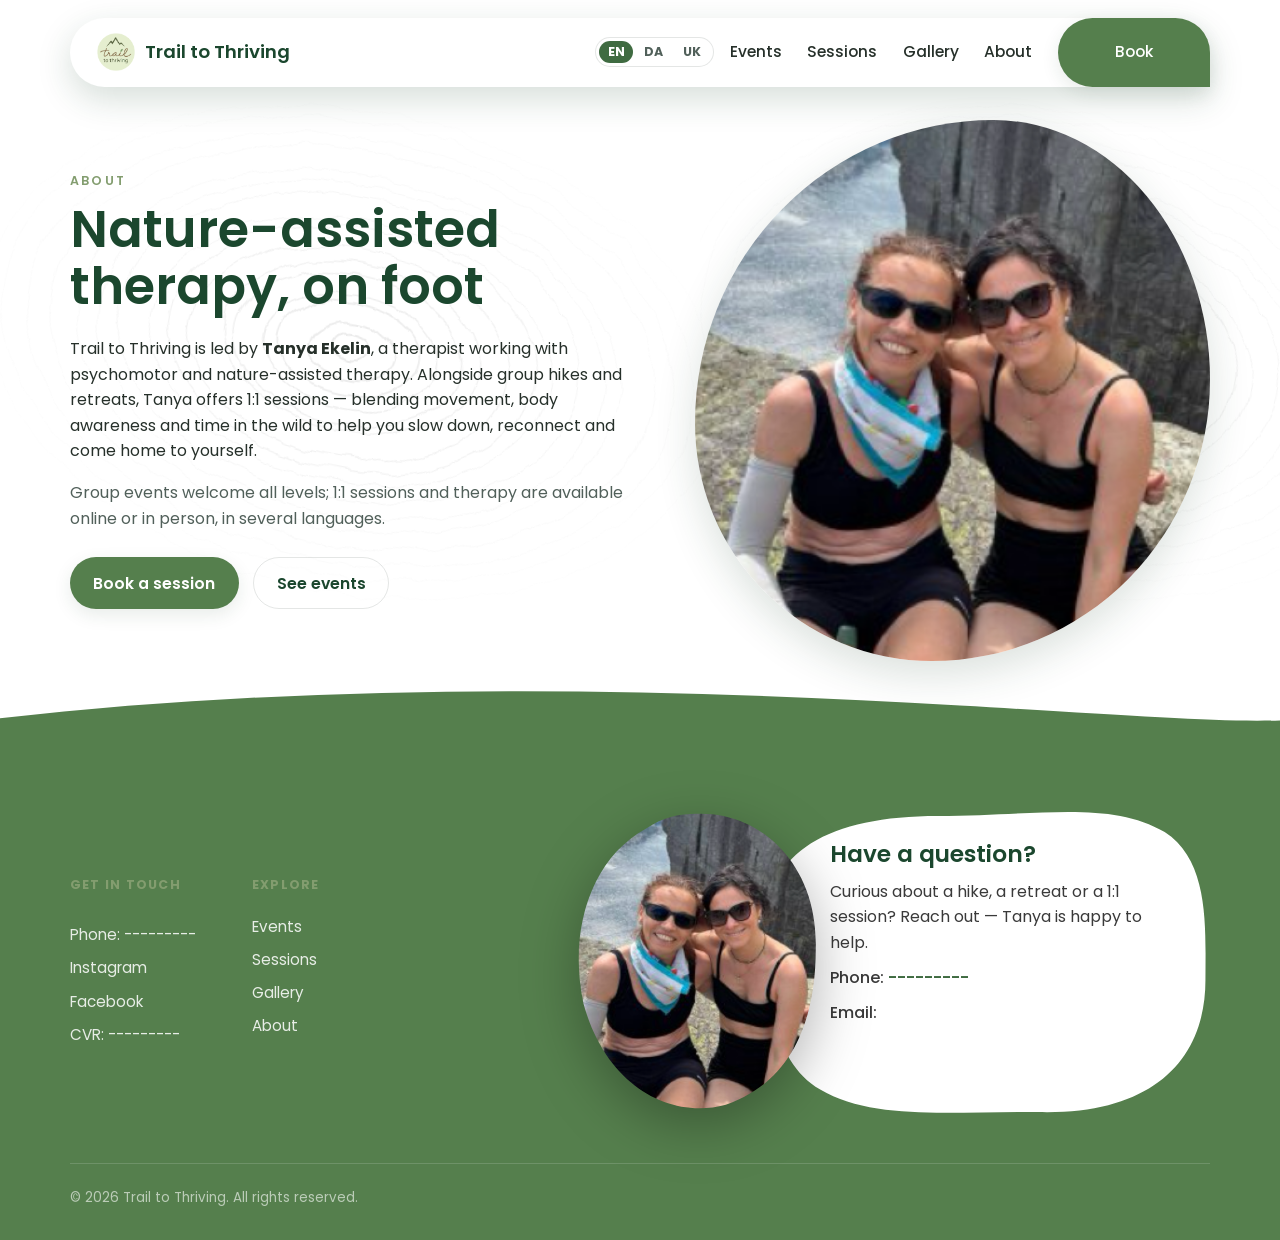
==== web/about.html @ 4027ffad "fix(web): seamless tree ring tile — re-center pith, transparent sections, semi-transparent tint" ====
<!DOCTYPE html>
<html lang="en">
<head>
  <meta charset="UTF-8" />
  <meta name="viewport" content="width=device-width, initial-scale=1.0" />
  <title>About — Trail to Thriving</title>
  <meta name="description" content="About Trail to Thriving — nature-assisted therapy and guided wellbeing hikes with Tanya Ekelin." />
  <link rel="icon" type="image/png" href="assets/images/logo.png" />
  <link rel="preconnect" href="https://fonts.googleapis.com" />
  <link rel="preconnect" href="https://fonts.gstatic.com" crossorigin />
  <link href="https://fonts.googleapis.com/css2?family=Poppins:wght@400;500;600;700&display=swap" rel="stylesheet" />
  <link rel="stylesheet" href="assets/css/styles.css?v=47" />
</head>
<body>
  <header class="site-header">
    <div class="wrap nav">
      <a class="brand" href="index.html">
        <img src="assets/images/logo.png" alt="" onerror="this.onerror=null;this.src='assets/images/logo.svg'" />
        <span data-brand-name>Trail to Thriving</span>
      </a>
      <div class="lang-switch" role="group" aria-label="Language">
        <button type="button" data-lang="en">EN</button>
        <button type="button" data-lang="da">DA</button>
        <button type="button" data-lang="uk">UK</button>
      </div>
      <button class="nav-toggle" id="nav-toggle" aria-label="Menu" aria-expanded="false" aria-controls="nav-menu">
        <span></span><span></span><span></span>
      </button>
      <nav class="nav-menu" id="nav-menu" aria-label="Primary">
        <a href="index.html#events" data-i18n="nav_events">Events</a>
        <a href="index.html#sessions" data-i18n="nav_sessions">Sessions</a>
        <a href="index.html#moments" data-i18n="nav_gallery">Gallery</a>
        <a href="about.html" data-i18n="nav_about">About</a>
        <a class="btn btn--solid" href="index.html#sessions" data-i18n="nav_book">Book</a>
      </nav>
    </div>
  </header>

  <section class="section about-page">
    <div class="wrap about-page__inner">
      <div class="about-page__text">
        <p class="eyebrow" data-i18n="about_eyebrow">About</p>
        <h1 data-i18n="about_heading">Nature-assisted therapy, on foot</h1>
        <p data-i18n-html="about_p1"></p>
        <p class="muted" data-i18n="about_p2"></p>
        <div class="hero__cta" style="margin-top:1.6rem">
          <a class="btn btn--solid" href="index.html#sessions" data-i18n="hero_book_session">Book a session</a>
          <a class="btn btn--ghost" href="index.html#events" data-i18n="see_events">See events</a>
        </div>
      </div>
      <div class="about-page__photo">
        <img src="assets/images/tanya.jpg" alt="Tanya Ekelin" onerror="this.onerror=null;this.src='assets/images/hero-bg.jpg'" />
      </div>
    </div>
  </section>

  <footer class="site-footer"></footer>

  <script src="assets/js/config.js?v=6"></script>
  <script src="assets/js/i18n.js?v=12"></script>
  <script src="assets/js/main.js?v=12"></script>
</body>
</html>
---- web/assets/css/styles.css ----
/* =============================================================================
   Trail to Thriving — styles
   ========================================================================== */
:root {
  --forest: #3f6b41;
  --forest-d: #1b472e;
  --moss: #839d6f;
  --sage: #a9c4a0;
  --sand: #e9e3d3;
  --cream: #f7f6f3;
  --cream-2: #ffffff;
  --ink: #26302a;
  --ink-soft: #51605a;
  --sun: #557f4d;
  --sun-d: #46703f;
  --line: rgba(38, 48, 42, 0.12);
  --shadow: 0 14px 40px rgba(33, 66, 43, 0.16);
  --shadow-sm: 0 6px 18px rgba(33, 66, 43, 0.1);
  --radius: 16px;
  --radius-lg: 24px;
  --wrap: 1140px;
  --font-head: "Poppins", -apple-system, BlinkMacSystemFont, "Segoe UI", Roboto, Helvetica, Arial, sans-serif;
  --font-body: "Poppins", -apple-system, BlinkMacSystemFont, "Segoe UI", Roboto, Helvetica, Arial, sans-serif;
}

* { box-sizing: border-box; }
html { scroll-behavior: smooth; }
body {
  margin: 0;
  font-family: var(--font-body);
  color: var(--ink);
  background: var(--cream);
  line-height: 1.6;
  -webkit-font-smoothing: antialiased;
}
body.no-scroll { overflow: hidden; }
img { max-width: 100%; display: block; }
a { color: var(--forest); text-decoration: none; }
h1, h2, h3 { font-family: var(--font-head); font-weight: 600; line-height: 1.12; color: var(--forest-d); margin: 0 0 0.4em; }
p { margin: 0 0 1em; }

.wrap { width: min(var(--wrap), 100% - 3rem); margin-inline: auto; }
.section { padding: 5.5rem 0; }
#moments { padding-top: calc(5.5rem - 40px); }
.section--tint { background-color: rgba(247, 246, 243, 0.55); }
.section__head { max-width: 640px; margin-bottom: 2.6rem; }
.eyebrow { text-transform: uppercase; letter-spacing: 0.18em; font-size: 0.78rem; font-weight: 600; color: var(--moss); margin: 0 0 0.6rem; }
.section h2 { font-size: clamp(1.9rem, 4vw, 2.7rem); }
.muted { color: var(--ink-soft); }

/* ---- buttons ------------------------------------------------------------- */
.btn {
  display: inline-flex; align-items: center; justify-content: center; gap: 0.5rem;
  font-family: var(--font-body); font-weight: 600; font-size: 0.98rem;
  padding: 0.8rem 1.4rem; border-radius: 999px; border: 1.5px solid transparent;
  cursor: pointer; transition: transform 0.15s ease, box-shadow 0.2s ease, background 0.2s ease, color 0.2s ease;
  text-align: center; white-space: nowrap;
}
.btn:active { transform: translateY(1px); }
.btn--solid { background: var(--sun); color: #fff; box-shadow: var(--shadow-sm); }
.btn--solid:hover { background: var(--sun-d); }
.btn--ghost { background: transparent; color: var(--forest-d); border-color: var(--line); }
.btn--ghost:hover { border-color: var(--forest); background: rgba(47, 93, 58, 0.06); }
.btn--light { background: #fff; color: var(--forest-d); }
.btn--light:hover { background: var(--cream); }
.btn--lg { padding: 0.95rem 1.8rem; font-size: 1.05rem; }

/* ---- header / nav -------------------------------------------------------- */
.site-header {
  position: sticky; top: 0; z-index: 40;
  background: rgba(247, 245, 236, 0.82); backdrop-filter: blur(10px);
  border-bottom: 1px solid var(--line);
}
.nav { display: flex; align-items: center; justify-content: flex-start; gap: 1rem; padding: 0.7rem 0; }
.brand { display: flex; align-items: center; gap: 0.6rem; margin-right: auto; font-family: var(--font-head); font-weight: 600; color: var(--forest-d); font-size: 1.15rem; }
.brand img { width: 38px; height: 38px; }
.nav-menu { display: flex; align-items: center; gap: 1.6rem; }
.nav-menu a { color: var(--ink); font-weight: 500; font-size: 0.97rem; }
.nav-menu a:hover { color: var(--forest); }
.nav-menu .btn { color: #fff; }
.lang-switch { display: inline-flex; gap: 2px; border: 1px solid var(--line); border-radius: 999px; padding: 3px; background: rgba(255, 255, 255, 0.5); }
.lang-switch button { border: 0; background: none; cursor: pointer; font-family: var(--font-body); font-size: 0.78rem; font-weight: 700; color: var(--ink-soft); padding: 0.28rem 0.55rem; border-radius: 999px; line-height: 1; }
.lang-switch button:hover:not(.is-active) { color: var(--forest); }
.lang-switch button.is-active { background: var(--forest); color: #fff; }

/* paid / booked state + confirmation toast */
.btn--booked { background: var(--sage); color: var(--forest-d); cursor: default; pointer-events: none; }
.toast { position: fixed; left: 50%; bottom: 1.5rem; transform: translate(-50%, 1rem); background: var(--forest-d); color: #fff; padding: 0.8rem 1.3rem; border-radius: 999px; box-shadow: var(--shadow); font-weight: 600; opacity: 0; transition: opacity .3s ease, transform .3s ease; z-index: 100; cursor: pointer; max-width: 90vw; text-align: center; }
.toast.is-in { opacity: 1; transform: translate(-50%, 0); }
.nav-toggle { display: none; background: none; border: 0; cursor: pointer; padding: 0.4rem; }
.nav-toggle span { display: block; width: 24px; height: 2px; background: var(--forest-d); margin: 5px 0; border-radius: 2px; }

/* ---- hero ---------------------------------------------------------------- */
.hero { position: relative; overflow: hidden; background-image: linear-gradient(to bottom, rgba(0, 0, 0, 0.58) 0%, rgba(0, 0, 0, 0.30) 42%, rgba(0, 0, 0, 0) 75%), url("../images/hero-bg.jpg"); background-size: cover; background-position: center; color: #fff; aspect-ratio: 1500 / 677; min-height: 460px; display: flex; align-items: flex-start; }
.hero__inner { position: relative; z-index: 2; padding: 3.25rem 0; max-width: 720px; }
.hero h1, .hero__tag, .hero__intro { text-shadow: 0 1px 3px rgba(0, 0, 0, 0.6), 0 2px 22px rgba(0, 0, 0, 0.55); }
.hero h1 { color: #fff; font-size: clamp(2.6rem, 6vw, 4.4rem); letter-spacing: -0.01em; }
.hero__tag { font-size: clamp(1.1rem, 2.4vw, 1.4rem); color: rgba(255, 255, 255, 0.94); font-family: var(--font-head); font-style: italic; }
.hero__intro { font-size: 1.08rem; color: rgba(255, 255, 255, 0.9); max-width: 540px; }
.hero__cta { display: flex; flex-wrap: wrap; gap: 0.9rem; margin-top: 1.8rem; }
.hero__badge { display: inline-flex; align-items: center; gap: 0.5rem; background: rgba(255, 255, 255, 0.16); border: 1px solid rgba(255, 255, 255, 0.3); padding: 0.4rem 0.9rem; border-radius: 999px; font-size: 0.85rem; margin-bottom: 1.4rem; }

/* ---- featured photo strip ------------------------------------------------ */
.featured__top { display: flex; align-items: flex-end; justify-content: space-between; gap: 1rem; flex-wrap: wrap; margin-bottom: 1.8rem; }
.mosaic { display: grid; grid-template-columns: repeat(4, 1fr); grid-auto-rows: 200px; gap: 14px; }
.mosaic .tile:nth-child(1) { grid-column: span 2; grid-row: span 2; }
.mosaic .tile:nth-child(6) { grid-column: span 2; }
.tile { position: relative; padding: 0; border: 0; cursor: pointer; border-radius: var(--radius); overflow: hidden; box-shadow: var(--shadow-sm); background: var(--sage); }
.tile img { width: 100%; height: 100%; object-fit: cover; transition: transform 0.5s ease; }
.tile:hover img { transform: scale(1.05); }
.tile__cap { position: absolute; left: 0; right: 0; bottom: 0; padding: 1.4rem 1rem 0.8rem; color: #fff; font-size: 0.9rem; text-align: left; background: linear-gradient(to top, rgba(0,0,0,0.55), rgba(0,0,0,0)); opacity: 0; transition: opacity 0.2s ease; }
.tile:hover .tile__cap, .tile:focus-visible .tile__cap { opacity: 1; }

/* full gallery grid */
.gallery-grid { display: grid; grid-template-columns: repeat(3, 1fr); grid-auto-rows: 240px; gap: 16px; }

/* gallery folder tiles (album covers) */
.folder-tile { position: relative; display: block; border-radius: var(--radius); overflow: hidden; box-shadow: var(--shadow-sm); background: var(--sage); }
.folder-tile img { width: 100%; height: 100%; object-fit: cover; transition: transform 0.5s ease; }
.folder-tile:hover img { transform: scale(1.05); }
.folder-tile__bar { position: absolute; left: 0; right: 0; bottom: 0; padding: 2rem 1.1rem 1rem; color: #fff; background: linear-gradient(to top, rgba(0,0,0,0.65), rgba(0,0,0,0)); }
.folder-tile__name { display: block; font-family: var(--font-head); font-size: 1.25rem; font-weight: 600; line-height: 1.2; }
.folder-tile__count { display: block; font-size: 0.85rem; opacity: 0.9; margin-top: 0.15rem; }

/* ---- trips --------------------------------------------------------------- */
.trips-grid { display: grid; grid-template-columns: repeat(auto-fill, minmax(290px, 1fr)); gap: 1.6rem; }
.card { background: var(--cream-2); border-radius: var(--radius-lg); overflow: hidden; box-shadow: var(--shadow-sm); border: 1px solid var(--line); display: flex; flex-direction: column; transition: transform 0.2s ease, box-shadow 0.2s ease; }
.card:hover { transform: translateY(-4px); box-shadow: var(--shadow); }
.card__media { position: relative; aspect-ratio: 4 / 3; overflow: hidden; }
.card__media img { width: 100%; height: 100%; object-fit: cover; }
.card__price { position: absolute; top: 12px; left: 12px; background: rgba(255,255,255,0.92); color: var(--forest-d); font-weight: 700; font-size: 0.85rem; padding: 0.35rem 0.7rem; border-radius: 999px; }
.card__body { padding: 1.3rem 1.3rem 1.5rem; display: flex; flex-direction: column; flex: 1; }
.card__title { font-size: 1.3rem; }
.card__meta { display: flex; flex-wrap: wrap; gap: 0.4rem 1rem; font-size: 0.86rem; color: var(--ink-soft); margin: 0 0 0.7rem; }
.card__blurb { font-size: 0.95rem; color: var(--ink-soft); flex: 1; }
.card__actions { display: flex; gap: 0.6rem; margin-top: 1rem; flex-wrap: wrap; }
.card__actions .btn { flex: 1; padding-inline: 0.8rem; }

/* session cards (no photo; lead with title + price) */
.card--session { border-top: 4px solid var(--moss); }
.card--session .card__body { padding-top: 1.5rem; }
.session__head { display: flex; align-items: baseline; justify-content: space-between; gap: 0.8rem; }
.session__price { font-family: var(--font-head); font-weight: 600; color: var(--sun-d); white-space: nowrap; font-size: 1.05rem; }
.sessions-note { margin-top: 1.8rem; font-size: 0.85rem; max-width: 760px; padding-left: 1rem; border-left: 3px solid var(--sage); }

/* card links to the detail page */
.card__title a { color: inherit; text-decoration: none; }
.card__title a:hover { color: var(--forest); }
.card__media a { display: block; width: 100%; height: 100%; }
.card__more { display: inline-block; margin-top: 0.7rem; font-weight: 600; font-size: 0.9rem; color: var(--forest); }
.card__more:hover { color: var(--moss); }

/* ---- event detail page --------------------------------------------------- */
.detail { max-width: 880px; }
.detail__back { display: inline-block; margin-bottom: 1.2rem; font-weight: 600; color: var(--moss); }
.detail__media { margin: 0.4rem 0 2rem; text-align: center; }
.detail__media img { display: block; max-width: 100%; max-height: 85vh; height: auto; margin: 0 auto; border-radius: var(--radius-lg); box-shadow: var(--shadow); }
.detail__title { font-size: clamp(2rem, 5vw, 3rem); margin: 1.6rem 0 0.6rem; }
.detail__meta { font-size: 0.98rem; margin-bottom: 1.4rem; }
.detail__actions { max-width: 440px; margin-bottom: 2rem; }
.detail__desc p { font-size: 1.08rem; color: var(--ink); margin-bottom: 1.1rem; max-width: 70ch; }
.detail__desc h2, .detail__desc h3, .detail__desc h4 { font-family: var(--font-head); color: var(--forest-d); margin: 1.6rem 0 0.6rem; }
.detail__desc h2 { font-size: 1.5rem; }
.detail__desc h3 { font-size: 1.25rem; }
.detail__desc ul, .detail__desc ol { margin: 0 0 1.1rem 1.3rem; color: var(--ink); font-size: 1.05rem; max-width: 70ch; }
.detail__desc li { margin-bottom: 0.4rem; }
.detail__desc a { color: var(--forest); text-decoration: underline; }
.detail__desc blockquote { border-left: 3px solid var(--sage); padding-left: 1rem; margin: 0 0 1.1rem; color: var(--ink-soft); font-style: italic; }
.detail__itinerary { margin-top: 2.6rem; }
.detail__itinerary h2 { font-size: 1.7rem; margin-bottom: 1.4rem; }
.itin { display: grid; grid-template-columns: 130px 1fr; gap: 0.4rem 1.4rem; padding: 1.1rem 0; border-top: 1px solid var(--line); }
.itin:last-child { border-bottom: 1px solid var(--line); }
.itin__day { font-family: var(--font-head); font-weight: 600; color: var(--moss); }
.itin__title { font-size: 1.15rem; margin: 0 0 0.3rem; }
.itin__body p { color: var(--ink-soft); margin: 0; }
.detail__empty { font-family: var(--font-head); font-size: 1.3rem; color: var(--ink-soft); margin-bottom: 1.2rem; }
@media (max-width: 600px) { .itin { grid-template-columns: 1fr; gap: 0.2rem; } }

/* ---- about --------------------------------------------------------------- */
.about { display: grid; grid-template-columns: 1.1fr 0.9fr; gap: 3rem; align-items: center; }
.about__media { border-radius: var(--radius-lg); overflow: hidden; box-shadow: var(--shadow); aspect-ratio: 4 / 5; }
.about__media img { width: 100%; height: 100%; object-fit: cover; }
.chips { display: flex; flex-wrap: wrap; gap: 0.5rem; margin-top: 1.2rem; }
.chip { background: var(--sand); color: var(--forest-d); border-radius: 999px; padding: 0.35rem 0.85rem; font-size: 0.85rem; font-weight: 500; }

/* ---- reviews ------------------------------------------------------------- */
.reviews__score { display: flex; align-items: baseline; gap: 0.8rem; margin-bottom: 2rem; }
.reviews__score strong { font-family: var(--font-head); font-size: 3.2rem; color: var(--forest-d); line-height: 1; }
.quotes { display: grid; grid-template-columns: repeat(3, 1fr); gap: 1.4rem; }
.quote { background: var(--cream-2); border: 1px solid var(--line); border-radius: var(--radius); padding: 1.6rem; box-shadow: var(--shadow-sm); }
.quote p { font-family: var(--font-head); font-style: italic; font-size: 1.05rem; color: var(--ink); }
.quote cite { font-style: normal; font-weight: 600; font-size: 0.85rem; color: var(--moss); }
.stars { color: var(--sun); letter-spacing: 2px; margin-bottom: 0.6rem; }

/* ---- booking band -------------------------------------------------------- */
.cta-band { background: linear-gradient(135deg, var(--forest) 0%, var(--forest-d) 100%); color: #fff; border-radius: var(--radius-lg); padding: 3.2rem; text-align: center; box-shadow: var(--shadow); }
.cta-band h2 { color: #fff; }
.cta-band p { color: rgba(255,255,255,0.88); max-width: 520px; margin-inline: auto; }
.cta-band .btn { margin-top: 1.4rem; }

/* ---- footer -------------------------------------------------------------- */
.site-footer { background: var(--sun); color: rgba(255,255,255,0.9); padding: 3.2rem 0 2rem; }
.footer-grid { display: flex; justify-content: space-between; gap: 2rem; flex-wrap: wrap; }
.footer-brand { display: flex; align-items: center; gap: 0.6rem; font-family: var(--font-head); font-size: 1.2rem; color: #fff; }
.footer-brand img { width: 34px; height: 34px; }
.site-footer a { color: rgba(255,255,255,0.85); }
.site-footer a:hover { color: #fff; }
.socials { display: flex; gap: 1rem; margin-top: 0.8rem; }
.footer-cols { display: flex; gap: 3rem; flex-wrap: wrap; }
.footer-cols h4 { font-family: var(--font-body); text-transform: uppercase; letter-spacing: 0.1em; font-size: 0.75rem; color: var(--sage); margin: 0 0 0.7rem; }
.footer-cols ul { list-style: none; padding: 0; margin: 0; display: grid; gap: 0.4rem; font-size: 0.92rem; }
.footer-bottom { margin-top: 2.4rem; padding-top: 1.4rem; border-top: 1px solid rgba(255,255,255,0.15); font-size: 0.84rem; display: flex; justify-content: space-between; gap: 1rem; flex-wrap: wrap; color: rgba(255,255,255,0.6); }

/* ---- lightbox ------------------------------------------------------------ */
.lightbox { position: fixed; inset: 0; z-index: 80; background: rgba(15, 25, 18, 0.92); display: none; align-items: center; justify-content: center; padding: 4vmin; }
.lightbox.is-open { display: flex; }
.lightbox__img { max-width: 90vw; max-height: 82vh; border-radius: 10px; box-shadow: 0 20px 60px rgba(0,0,0,0.5); object-fit: contain; }
.lightbox__cap { position: absolute; bottom: 2vmin; left: 0; right: 0; text-align: center; color: rgba(255,255,255,0.92); font-size: 0.95rem; }
.lightbox__close { position: absolute; top: 2vmin; right: 3vmin; background: none; border: 0; color: #fff; font-size: 2.6rem; line-height: 1; cursor: pointer; }
.lightbox__nav { background: rgba(255,255,255,0.12); border: 0; color: #fff; font-size: 2.4rem; width: 56px; height: 56px; border-radius: 50%; cursor: pointer; position: absolute; top: 50%; transform: translateY(-50%); transition: background 0.2s; }
.lightbox__nav:hover { background: rgba(255,255,255,0.25); }
.lightbox__nav--prev { left: 3vmin; }
.lightbox__nav--next { right: 3vmin; }

/* ---- modal --------------------------------------------------------------- */
.modal { position: fixed; inset: 0; z-index: 90; background: rgba(15, 25, 18, 0.7); display: none; align-items: center; justify-content: center; padding: 4vmin; }
.modal.is-open { display: flex; }
.modal__panel { position: relative; background: var(--cream-2); border-radius: var(--radius-lg); width: min(640px, 96vw); max-height: 90vh; overflow: hidden; box-shadow: var(--shadow); }
.modal__close { position: absolute; top: 8px; right: 12px; z-index: 2; background: rgba(255,255,255,0.85); border: 0; width: 38px; height: 38px; border-radius: 50%; font-size: 1.8rem; line-height: 1; cursor: pointer; color: var(--forest-d); }
.modal__frame { width: 100%; height: 78vh; border: 0; display: block; }
.modal__body { min-height: 120px; }
.modal__msg { padding: 2.6rem; text-align: center; }
.modal__msg .btn { margin: 0.6rem 0 1.4rem; }
.modal__hint { font-size: 0.82rem; color: var(--ink-soft); }
.modal__hint code { background: var(--sand); padding: 0.1rem 0.35rem; border-radius: 5px; }

/* ---- reveal animation ---------------------------------------------------- */
.reveal { opacity: 0; transform: translateY(18px); transition: opacity 0.6s ease, transform 0.6s ease; }
.reveal.is-in { opacity: 1; transform: none; }
@media (prefers-reduced-motion: reduce) {
  .reveal { opacity: 1; transform: none; transition: none; }
  html { scroll-behavior: auto; }
}

/* ---- responsive ---------------------------------------------------------- */
@media (max-width: 900px) {
  .about { grid-template-columns: 1fr; }
  .quotes { grid-template-columns: 1fr; }
  .gallery-grid { grid-template-columns: repeat(2, 1fr); }
}
@media (max-width: 760px) {
  .section { padding: 4rem 0; }
  .nav-toggle { display: block; }
  .nav-menu {
    position: absolute; top: 100%; left: 0; right: 0;
    flex-direction: column; align-items: stretch; gap: 0;
    background: var(--cream-2); border-bottom: 1px solid var(--line);
    padding: 0.6rem 1.5rem 1.2rem; box-shadow: var(--shadow-sm);
    display: none;
  }
  .nav-menu.is-open { display: flex; }
  .nav-menu a { padding: 0.7rem 0; border-bottom: 1px solid var(--line); }
  .nav-menu .btn { margin-top: 0.6rem; }
  .mosaic { grid-template-columns: repeat(2, 1fr); grid-auto-rows: 150px; }
  .mosaic .tile:nth-child(1) { grid-column: span 2; grid-row: span 1; }
  .mosaic .tile:nth-child(6) { grid-column: span 1; }
  .cta-band { padding: 2.2rem 1.4rem; }
  /* hero: show full image as a top banner, text stacked below (no zoom) */
  .hero { aspect-ratio: auto; min-height: 0; display: block; background-image: url("../images/hero-bg.jpg"); background-color: var(--forest-d); background-size: 100% auto; background-position: top center; background-repeat: no-repeat; padding-top: calc(100vw * 677 / 1500); }
  .hero__inner { padding: 1.6rem 0 6.5rem; }
}
@media (max-width: 480px) {
  .gallery-grid { grid-template-columns: 1fr; }
  .card__actions { flex-direction: column; }
}

/* =====================================================================
   vinatur-style chrome — floating pill nav + organic wave dividers
   ===================================================================== */
/* transparent header; the .nav becomes a white floating pill over the hero */
.site-header {
  position: absolute; top: 0; left: 0; right: 0; z-index: 50;
  background: transparent; backdrop-filter: none; border-bottom: 0;
  padding: 1.1rem 0 0;
}
.site-header .nav {
  position: relative;
  background: #fff;
  border-radius: 999px 999px 0 999px;
  box-shadow: 0 12px 34px rgba(27, 71, 46, 0.18);
  padding: 0.97rem 0 0.97rem 1.7rem;
}
.site-header .nav-menu { align-self: stretch; }
/* the Book button is the dark-green end-cap of the menu bar:
   rounded top-right like the bar, square bottom-right */
.nav-menu .btn--solid { background: var(--sun); color: #fff; align-self: stretch; margin: -0.97rem 0; padding-block: 0; padding-inline: 3.5rem; border-radius: 999px 999px 0 999px; }
.nav-menu .btn--solid:hover { background: var(--sun-d); color: #fff; }

/* clear the floating pill */
@media (min-width: 761px) {
  .hero .hero__inner { padding-top: 7rem; }
}
.site-header + .section { padding-top: 7.5rem; }

/* organic wave divider: hero photo -> cream */
.hero::after {
  content: ""; position: absolute; left: 0; right: 0; bottom: 0; height: 84px; z-index: 3;
  pointer-events: none;
  background: url("data:image/svg+xml,%3Csvg xmlns='http://www.w3.org/2000/svg' viewBox='0 0 1440 92' preserveAspectRatio='none'%3E%3Cpath d='M0,60 C160,86 320,26 480,48 C640,68 800,16 960,34 C1120,52 1280,6 1440,14 L1440,92 L0,92 Z' fill='%23f7f6f3'/%3E%3C/svg%3E") no-repeat bottom center / 100% 100%;
}

/* organic wave divider: cream -> deep-green footer */
.site-footer { position: relative; }
.site-footer::before {
  content: ""; position: absolute; left: 0; right: 0; top: -73px; height: 74px; z-index: 2;
  pointer-events: none;
  background: url("data:image/svg+xml,%3Csvg xmlns='http://www.w3.org/2000/svg' viewBox='0 0 1440 70' preserveAspectRatio='none'%3E%3Cpath d='M0,40 C360,6 720,10 1080,28 C1270,37 1370,44 1440,42 L1440,70 L0,70 Z' fill='%23557f4d'/%3E%3C/svg%3E") no-repeat top center / 100% 100%;
}

/* footer columns: vinatur-ish sage headings + hovers */
.footer-cols h4 { color: var(--moss); }
.site-footer a:hover { color: var(--moss); }

/* ---- footer contact blob (vinatur "Har du spørgsmål?") ---- */
.footer-contact { display: flex; align-items: center; justify-content: center; margin: 0.5rem 0 3.4rem; }
.footer-contact__photo { flex: 0 0 auto; position: relative; z-index: 2; }
.footer-contact__photo img { display: block; width: 300px; height: 350px; object-fit: cover; border-radius: 63% 37% 56% 44% / 58% 53% 47% 42%; box-shadow: 0 18px 40px rgba(0, 0, 0, 0.25); }
.footer-contact__bubble { background: #fff; color: #2a2a2a; border-radius: 47% 53% 62% 38% / 60% 49% 51% 40%; padding: 3rem 4.5rem 3rem 5.5rem; margin-left: -70px; max-width: 600px; }
.footer-contact__bubble h3 { color: var(--forest-d); font-family: var(--font-head); font-size: 1.7rem; margin: 0 0 0.7rem; }
.footer-contact__bubble p { color: #3a3a3a; margin: 0 0 0.6rem; }
.footer-contact__line { font-weight: 500; }
.footer-contact__bubble a[data-brand-email] { color: var(--forest); font-weight: 600; }
.footer-contact__bubble .btn { margin-top: 1.1rem; }

/* ---- about page (vinatur "Hvem er ViNatur?") ---- */
.about-page__inner { display: grid; grid-template-columns: 1.05fr 0.95fr; gap: 3.5rem; align-items: center; }
.about-page__text h1 { font-size: clamp(2.1rem, 4.2vw, 3.2rem); }
.about-page__photo img { width: 100%; aspect-ratio: 1 / 1.05; object-fit: cover; border-radius: 58% 42% 54% 46% / 56% 48% 52% 44%; box-shadow: var(--shadow); }
@media (max-width: 900px) {
  .about-page__inner { grid-template-columns: 1fr; gap: 2.2rem; }
  .about-page__photo { order: -1; max-width: 460px; margin-inline: auto; }
}
@media (max-width: 760px) {
  .footer-contact { flex-direction: column; margin-bottom: 2.4rem; }
  .footer-contact__bubble { margin-left: 0; margin-top: -50px; padding: 3rem 2rem 2rem; text-align: center; }
  .footer-contact__photo img { width: 220px; height: 250px; }
}

/* footer: vinatur layout — Kontakt + Links columns (left), contact blob (right) */
.footer-inner { display: grid; grid-template-columns: 1fr 1.15fr; column-gap: 3rem; align-items: center; }
.footer-cols { display: flex; gap: 3.5rem; flex-wrap: wrap; }
.footer-col { display: flex; flex-direction: column; gap: 0.55rem; }
.footer-col h4 { font-family: var(--font-body); text-transform: uppercase; letter-spacing: 0.1em; font-size: 0.78rem; color: var(--moss); margin: 0 0 0.7rem; }
.footer-col a, .footer-col .footer-line { color: rgba(255, 255, 255, 0.86); font-size: 0.95rem; }
.footer-col a:hover { color: var(--moss); }
.footer-contact { margin: 0; justify-content: flex-start; }
.footer-contact__photo img { width: 235px; height: 285px; }
.footer-contact__bubble { max-width: 430px; padding: 2.3rem 2.6rem 2.3rem 3.8rem; margin-left: -55px; }
.footer-contact__bubble h3 { font-size: 1.45rem; }
.footer-bottom { margin-top: 2.6rem; }
@media (max-width: 900px) {
  .footer-inner { grid-template-columns: 1fr; row-gap: 2.6rem; justify-items: center; text-align: center; }
  .footer-cols { justify-content: center; }
  .footer-contact { justify-content: center; }
}

/* organic clip-path frames for the footer photo + bubble (vinatur look) */
.footer-inner { grid-template-columns: 0.85fr 1.2fr; }
.footer-contact__photo { filter: drop-shadow(0 16px 28px rgba(0, 0, 0, 0.30)); }
.footer-contact__photo img { width: 250px; height: 300px; border-radius: 0; box-shadow: none; -webkit-clip-path: url(#fcPhoto); clip-path: url(#fcPhoto); }
.footer-contact__bubble { max-width: 460px; border-radius: 0; padding: 2.6rem 3rem 2.8rem 4.6rem; margin-left: -64px; -webkit-clip-path: url(#fcBubble); clip-path: url(#fcBubble); }
.footer-contact__bubble .fc-val { color: var(--forest); font-weight: 600; }
.footer-contact__more { display: inline-block; margin-top: 1rem; color: var(--forest); font-weight: 600; }
.footer-contact__more:hover { color: var(--forest-d); }
@media (max-width: 900px) { .footer-inner { grid-template-columns: 1fr; } }
@media (max-width: 760px) {
  .footer-contact__photo img { width: 210px; height: 250px; }
  .footer-contact__bubble { margin-left: -40px; padding: 2.4rem 1.8rem 2.4rem 2.8rem; max-width: 90vw; }
}

/* mobile: reset the Book end-cap back to a normal pill inside the dropdown */
@media (max-width: 760px) {
  .site-header .nav { padding-right: 1.2rem; }
  .site-header .nav-menu { align-self: auto; }
  .nav-menu .btn--solid { align-self: auto; margin: 0.6rem 0 0; padding-block: 0.8rem; border-radius: 999px; }
}

/* ---- inter-section wave dividers ----------------------------------------- */
.section { position: relative; }

#events::before, #sessions::before, #about::before, #reviews::before {
  content: ""; position: absolute; left: 0; right: 0; top: -1px; height: 80px; pointer-events: none;
}

/* cream (#f7f6f3) wave — events/about follow cream sections */
#events::before, #about::before {
  background: url("data:image/svg+xml,%3Csvg xmlns='http://www.w3.org/2000/svg' viewBox='0 0 1440 80' preserveAspectRatio='none'%3E%3Cpath d='M0,44 C240,68 480,20 720,42 C960,64 1200,22 1440,44 L1440,0 L0,0 Z' fill='%23f7f6f3'/%3E%3C/svg%3E") no-repeat top center / 100% 100%;
}

/* white (#ffffff) wave — sessions/reviews follow white sections */
#sessions::before, #reviews::before {
  background: url("data:image/svg+xml,%3Csvg xmlns='http://www.w3.org/2000/svg' viewBox='0 0 1440 80' preserveAspectRatio='none'%3E%3Cpath d='M0,44 C240,68 480,20 720,42 C960,64 1200,22 1440,44 L1440,0 L0,0 Z' fill='%23ffffff'/%3E%3C/svg%3E") no-repeat top center / 100% 100%;
}

/* ---- tree ring cross-section texture (background, below all waves) ------- */
/* CSS backgrounds are always painted behind positioned ::before elements,
   so the waves always render on top of this pattern. */
body {
  background-color: #fff;
  background-image: url("data:image/svg+xml,%3Csvg xmlns='http://www.w3.org/2000/svg' width='700' height='700'%3E%3Cdefs%3E%3Cfilter id='w' x='-30%25' y='-30%25' width='160%25' height='160%25'%3E%3CfeTurbulence type='fractalNoise' baseFrequency='0.028 0.014' numOctaves='5' seed='42' result='n'/%3E%3CfeDisplacementMap in='SourceGraphic' in2='n' scale='13' xChannelSelector='R' yChannelSelector='G'/%3E%3C/filter%3E%3C/defs%3E%3Cg transform='rotate%2812 350 350%29' filter='url%28%23w%29'%3E%3Cellipse cx='350' cy='347' rx='20' ry='13' fill='none' stroke='%232c1a0a' stroke-opacity='0.08' stroke-width='2.2'/%3E%3Cellipse cx='352' cy='351' rx='44' ry='28' fill='none' stroke='%232c1a0a' stroke-opacity='0.075' stroke-width='2'/%3E%3Cellipse cx='349' cy='349' rx='72' ry='46' fill='none' stroke='%232c1a0a' stroke-opacity='0.07' stroke-width='1.8'/%3E%3Cellipse cx='351' cy='352' rx='88' ry='57' fill='none' stroke='%232c1a0a' stroke-opacity='0.065' stroke-width='1.5'/%3E%3Cellipse cx='348' cy='350' rx='116' ry='75' fill='none' stroke='%232c1a0a' stroke-opacity='0.06' stroke-width='1.5'/%3E%3Cellipse cx='352' cy='347' rx='130' ry='84' fill='none' stroke='%232c1a0a' stroke-opacity='0.055' stroke-width='1.3'/%3E%3Cellipse cx='349' cy='353' rx='162' ry='104' fill='none' stroke='%232c1a0a' stroke-opacity='0.055' stroke-width='1.2'/%3E%3Cellipse cx='351' cy='349' rx='186' ry='120' fill='none' stroke='%232c1a0a' stroke-opacity='0.05' stroke-width='1.2'/%3E%3Cellipse cx='350' cy='351' rx='202' ry='130' fill='none' stroke='%232c1a0a' stroke-opacity='0.045' stroke-width='1.0'/%3E%3Cellipse cx='348' cy='348' rx='234' ry='151' fill='none' stroke='%232c1a0a' stroke-opacity='0.04' stroke-width='1.0'/%3E%3Cellipse cx='352' cy='350' rx='256' ry='165' fill='none' stroke='%232c1a0a' stroke-opacity='0.04' stroke-width='0.9'/%3E%3Cellipse cx='349' cy='352' rx='274' ry='177' fill='none' stroke='%232c1a0a' stroke-opacity='0.035' stroke-width='0.8'/%3E%3Cellipse cx='351' cy='348' rx='306' ry='197' fill='none' stroke='%232c1a0a' stroke-opacity='0.03' stroke-width='0.8'/%3E%3Cellipse cx='350' cy='350' rx='328' ry='211' fill='none' stroke='%232c1a0a' stroke-opacity='0.03' stroke-width='0.7'/%3E%3Cellipse cx='348' cy='349' rx='350' ry='226' fill='none' stroke='%232c1a0a' stroke-opacity='0.028' stroke-width='0.7'/%3E%3Cellipse cx='352' cy='352' rx='372' ry='240' fill='none' stroke='%232c1a0a' stroke-opacity='0.025' stroke-width='0.6'/%3E%3C/g%3E%3C/svg%3E");
  background-size: 700px;
  background-repeat: repeat;
}

/* ---- hero: right-align content flush with the nav's right edge ----------- */
.hero .hero__inner { max-width: none; text-align: right; }
.hero .hero__intro { margin-left: auto; }
.hero .hero__cta { justify-content: flex-end; }
@media (max-width: 760px) {
  .hero .hero__inner { text-align: left; }
  .hero .hero__intro { margin-left: 0; }
  .hero .hero__cta { justify-content: flex-start; }
}
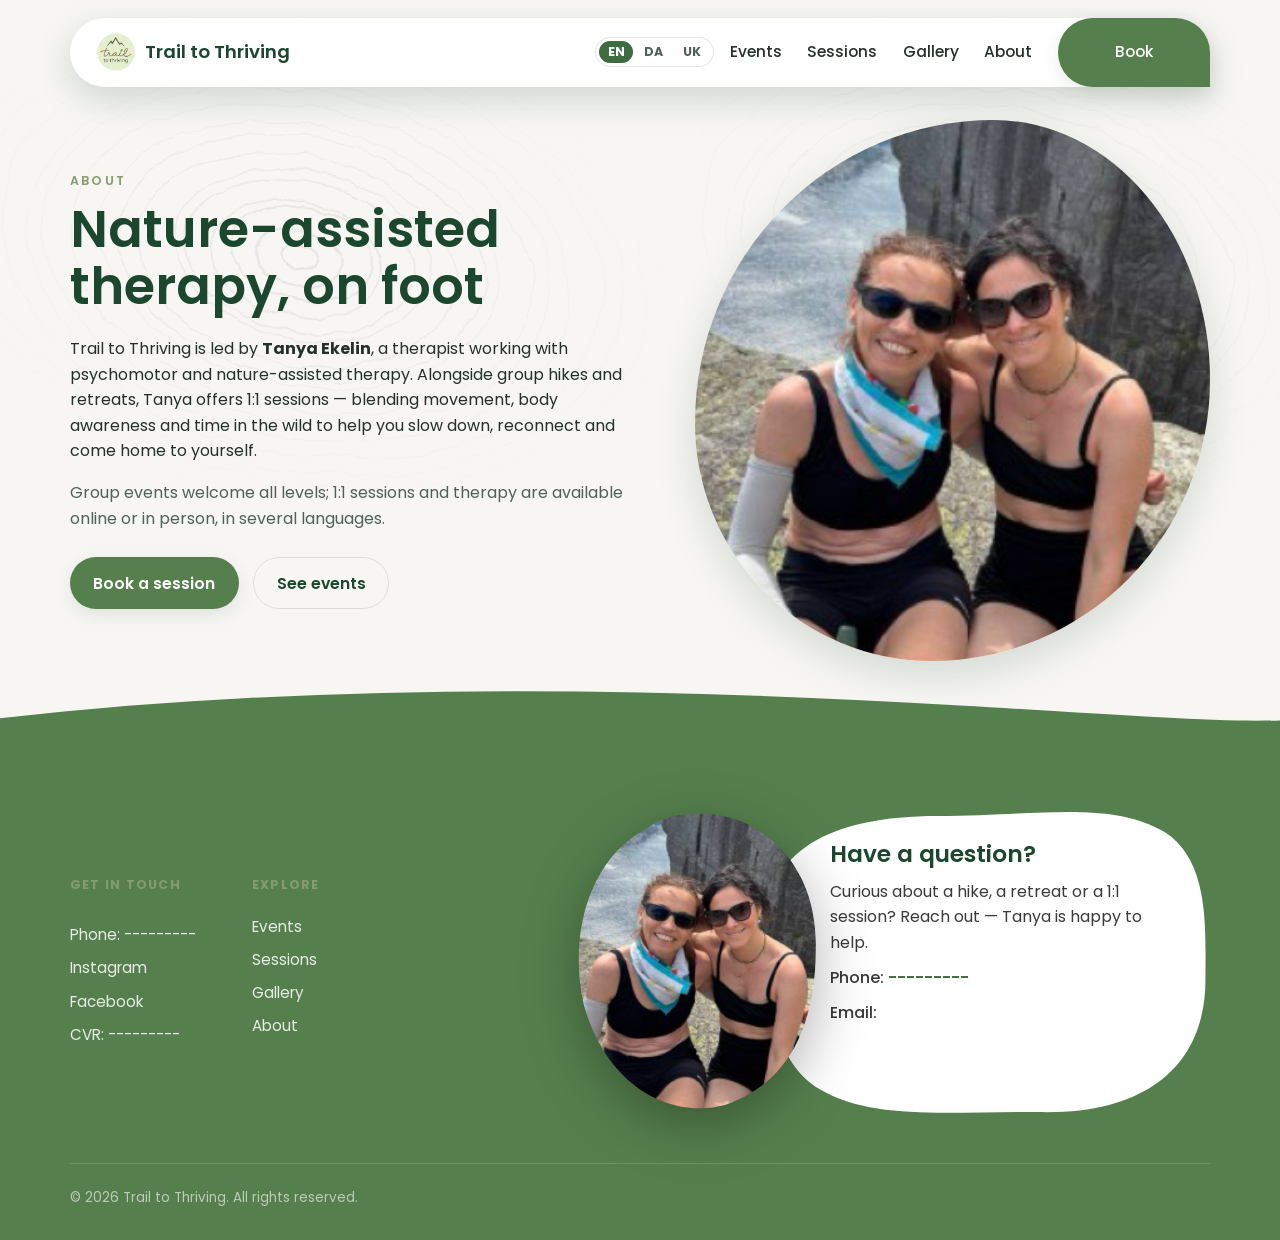
==== commit 24156dd8: "Revert "fix(web): seamless tree ring tile — re-center pith, transparent sections, semi-transparent t" ====
--- a/web/about.html
+++ b/web/about.html
@@ -9,7 +9,7 @@
   <link rel="preconnect" href="https://fonts.googleapis.com" />
   <link rel="preconnect" href="https://fonts.gstatic.com" crossorigin />
   <link href="https://fonts.googleapis.com/css2?family=Poppins:wght@400;500;600;700&display=swap" rel="stylesheet" />
-  <link rel="stylesheet" href="assets/css/styles.css?v=47" />
+  <link rel="stylesheet" href="assets/css/styles.css?v=46" />
 </head>
 <body>
   <header class="site-header">
--- a/web/assets/css/styles.css
+++ b/web/assets/css/styles.css
@@ -42,7 +42,7 @@
 .wrap { width: min(var(--wrap), 100% - 3rem); margin-inline: auto; }
 .section { padding: 5.5rem 0; }
 #moments { padding-top: calc(5.5rem - 40px); }
-.section--tint { background-color: rgba(247, 246, 243, 0.55); }
+.section--tint { background: var(--cream-2); }
 .section__head { max-width: 640px; margin-bottom: 2.6rem; }
 .eyebrow { text-transform: uppercase; letter-spacing: 0.18em; font-size: 0.78rem; font-weight: 600; color: var(--moss); margin: 0 0 0.6rem; }
 .section h2 { font-size: clamp(1.9rem, 4vw, 2.7rem); }
@@ -406,8 +406,13 @@
 /* CSS backgrounds are always painted behind positioned ::before elements,
    so the waves always render on top of this pattern. */
 body {
-  background-color: #fff;
-  background-image: url("data:image/svg+xml,%3Csvg xmlns='http://www.w3.org/2000/svg' width='700' height='700'%3E%3Cdefs%3E%3Cfilter id='w' x='-30%25' y='-30%25' width='160%25' height='160%25'%3E%3CfeTurbulence type='fractalNoise' baseFrequency='0.028 0.014' numOctaves='5' seed='42' result='n'/%3E%3CfeDisplacementMap in='SourceGraphic' in2='n' scale='13' xChannelSelector='R' yChannelSelector='G'/%3E%3C/filter%3E%3C/defs%3E%3Cg transform='rotate%2812 350 350%29' filter='url%28%23w%29'%3E%3Cellipse cx='350' cy='347' rx='20' ry='13' fill='none' stroke='%232c1a0a' stroke-opacity='0.08' stroke-width='2.2'/%3E%3Cellipse cx='352' cy='351' rx='44' ry='28' fill='none' stroke='%232c1a0a' stroke-opacity='0.075' stroke-width='2'/%3E%3Cellipse cx='349' cy='349' rx='72' ry='46' fill='none' stroke='%232c1a0a' stroke-opacity='0.07' stroke-width='1.8'/%3E%3Cellipse cx='351' cy='352' rx='88' ry='57' fill='none' stroke='%232c1a0a' stroke-opacity='0.065' stroke-width='1.5'/%3E%3Cellipse cx='348' cy='350' rx='116' ry='75' fill='none' stroke='%232c1a0a' stroke-opacity='0.06' stroke-width='1.5'/%3E%3Cellipse cx='352' cy='347' rx='130' ry='84' fill='none' stroke='%232c1a0a' stroke-opacity='0.055' stroke-width='1.3'/%3E%3Cellipse cx='349' cy='353' rx='162' ry='104' fill='none' stroke='%232c1a0a' stroke-opacity='0.055' stroke-width='1.2'/%3E%3Cellipse cx='351' cy='349' rx='186' ry='120' fill='none' stroke='%232c1a0a' stroke-opacity='0.05' stroke-width='1.2'/%3E%3Cellipse cx='350' cy='351' rx='202' ry='130' fill='none' stroke='%232c1a0a' stroke-opacity='0.045' stroke-width='1.0'/%3E%3Cellipse cx='348' cy='348' rx='234' ry='151' fill='none' stroke='%232c1a0a' stroke-opacity='0.04' stroke-width='1.0'/%3E%3Cellipse cx='352' cy='350' rx='256' ry='165' fill='none' stroke='%232c1a0a' stroke-opacity='0.04' stroke-width='0.9'/%3E%3Cellipse cx='349' cy='352' rx='274' ry='177' fill='none' stroke='%232c1a0a' stroke-opacity='0.035' stroke-width='0.8'/%3E%3Cellipse cx='351' cy='348' rx='306' ry='197' fill='none' stroke='%232c1a0a' stroke-opacity='0.03' stroke-width='0.8'/%3E%3Cellipse cx='350' cy='350' rx='328' ry='211' fill='none' stroke='%232c1a0a' stroke-opacity='0.03' stroke-width='0.7'/%3E%3Cellipse cx='348' cy='349' rx='350' ry='226' fill='none' stroke='%232c1a0a' stroke-opacity='0.028' stroke-width='0.7'/%3E%3Cellipse cx='352' cy='352' rx='372' ry='240' fill='none' stroke='%232c1a0a' stroke-opacity='0.025' stroke-width='0.6'/%3E%3C/g%3E%3C/svg%3E");
+  background-image: url("data:image/svg+xml,%3Csvg xmlns='http://www.w3.org/2000/svg' width='700' height='700'%3E%3Cdefs%3E%3Cfilter id='w' x='-30%25' y='-30%25' width='160%25' height='160%25'%3E%3CfeTurbulence type='fractalNoise' baseFrequency='0.028 0.014' numOctaves='5' seed='42' result='n'/%3E%3CfeDisplacementMap in='SourceGraphic' in2='n' scale='13' xChannelSelector='R' yChannelSelector='G'/%3E%3C/filter%3E%3C/defs%3E%3Cg transform='rotate%2812 350 350%29' filter='url%28%23w%29'%3E%3Cellipse cx='282' cy='268' rx='20' ry='13' fill='none' stroke='%232c1a0a' stroke-opacity='0.08' stroke-width='2.2'/%3E%3Cellipse cx='280' cy='271' rx='44' ry='28' fill='none' stroke='%232c1a0a' stroke-opacity='0.075' stroke-width='2'/%3E%3Cellipse cx='283' cy='266' rx='72' ry='46' fill='none' stroke='%232c1a0a' stroke-opacity='0.07' stroke-width='1.8'/%3E%3Cellipse cx='278' cy='272' rx='88' ry='57' fill='none' stroke='%232c1a0a' stroke-opacity='0.065' stroke-width='1.5'/%3E%3Cellipse cx='281' cy='269' rx='116' ry='75' fill='none' stroke='%232c1a0a' stroke-opacity='0.06' stroke-width='1.5'/%3E%3Cellipse cx='284' cy='267' rx='130' ry='84' fill='none' stroke='%232c1a0a' stroke-opacity='0.055' stroke-width='1.3'/%3E%3Cellipse cx='279' cy='273' rx='162' ry='104' fill='none' stroke='%232c1a0a' stroke-opacity='0.055' stroke-width='1.2'/%3E%3Cellipse cx='282' cy='270' rx='186' ry='120' fill='none' stroke='%232c1a0a' stroke-opacity='0.05' stroke-width='1.2'/%3E%3Cellipse cx='280' cy='268' rx='202' ry='130' fill='none' stroke='%232c1a0a' stroke-opacity='0.045' stroke-width='1'/%3E%3Cellipse cx='283' cy='271' rx='234' ry='151' fill='none' stroke='%232c1a0a' stroke-opacity='0.04' stroke-width='1'/%3E%3Cellipse cx='278' cy='269' rx='256' ry='165' fill='none' stroke='%232c1a0a' stroke-opacity='0.04' stroke-width='0.9'/%3E%3Cellipse cx='281' cy='272' rx='274' ry='177' fill='none' stroke='%232c1a0a' stroke-opacity='0.035' stroke-width='0.8'/%3E%3Cellipse cx='284' cy='267' rx='306' ry='197' fill='none' stroke='%232c1a0a' stroke-opacity='0.03' stroke-width='0.8'/%3E%3Cellipse cx='280' cy='270' rx='328' ry='211' fill='none' stroke='%232c1a0a' stroke-opacity='0.03' stroke-width='0.7'/%3E%3Cellipse cx='282' cy='268' rx='350' ry='226' fill='none' stroke='%232c1a0a' stroke-opacity='0.028' stroke-width='0.7'/%3E%3Cellipse cx='279' cy='273' rx='372' ry='240' fill='none' stroke='%232c1a0a' stroke-opacity='0.025' stroke-width='0.6'/%3E%3C/g%3E%3C/svg%3E");
+  background-size: 700px;
+  background-repeat: repeat;
+}
+.section--tint {
+  background-color: var(--cream-2);
+  background-image: url("data:image/svg+xml,%3Csvg xmlns='http://www.w3.org/2000/svg' width='700' height='700'%3E%3Cdefs%3E%3Cfilter id='w' x='-30%25' y='-30%25' width='160%25' height='160%25'%3E%3CfeTurbulence type='fractalNoise' baseFrequency='0.028 0.014' numOctaves='5' seed='42' result='n'/%3E%3CfeDisplacementMap in='SourceGraphic' in2='n' scale='13' xChannelSelector='R' yChannelSelector='G'/%3E%3C/filter%3E%3C/defs%3E%3Cg transform='rotate%2812 350 350%29' filter='url%28%23w%29'%3E%3Cellipse cx='282' cy='268' rx='20' ry='13' fill='none' stroke='%232c1a0a' stroke-opacity='0.08' stroke-width='2.2'/%3E%3Cellipse cx='280' cy='271' rx='44' ry='28' fill='none' stroke='%232c1a0a' stroke-opacity='0.075' stroke-width='2'/%3E%3Cellipse cx='283' cy='266' rx='72' ry='46' fill='none' stroke='%232c1a0a' stroke-opacity='0.07' stroke-width='1.8'/%3E%3Cellipse cx='278' cy='272' rx='88' ry='57' fill='none' stroke='%232c1a0a' stroke-opacity='0.065' stroke-width='1.5'/%3E%3Cellipse cx='281' cy='269' rx='116' ry='75' fill='none' stroke='%232c1a0a' stroke-opacity='0.06' stroke-width='1.5'/%3E%3Cellipse cx='284' cy='267' rx='130' ry='84' fill='none' stroke='%232c1a0a' stroke-opacity='0.055' stroke-width='1.3'/%3E%3Cellipse cx='279' cy='273' rx='162' ry='104' fill='none' stroke='%232c1a0a' stroke-opacity='0.055' stroke-width='1.2'/%3E%3Cellipse cx='282' cy='270' rx='186' ry='120' fill='none' stroke='%232c1a0a' stroke-opacity='0.05' stroke-width='1.2'/%3E%3Cellipse cx='280' cy='268' rx='202' ry='130' fill='none' stroke='%232c1a0a' stroke-opacity='0.045' stroke-width='1'/%3E%3Cellipse cx='283' cy='271' rx='234' ry='151' fill='none' stroke='%232c1a0a' stroke-opacity='0.04' stroke-width='1'/%3E%3Cellipse cx='278' cy='269' rx='256' ry='165' fill='none' stroke='%232c1a0a' stroke-opacity='0.04' stroke-width='0.9'/%3E%3Cellipse cx='281' cy='272' rx='274' ry='177' fill='none' stroke='%232c1a0a' stroke-opacity='0.035' stroke-width='0.8'/%3E%3Cellipse cx='284' cy='267' rx='306' ry='197' fill='none' stroke='%232c1a0a' stroke-opacity='0.03' stroke-width='0.8'/%3E%3Cellipse cx='280' cy='270' rx='328' ry='211' fill='none' stroke='%232c1a0a' stroke-opacity='0.03' stroke-width='0.7'/%3E%3Cellipse cx='282' cy='268' rx='350' ry='226' fill='none' stroke='%232c1a0a' stroke-opacity='0.028' stroke-width='0.7'/%3E%3Cellipse cx='279' cy='273' rx='372' ry='240' fill='none' stroke='%232c1a0a' stroke-opacity='0.025' stroke-width='0.6'/%3E%3C/g%3E%3C/svg%3E");
   background-size: 700px;
   background-repeat: repeat;
 }
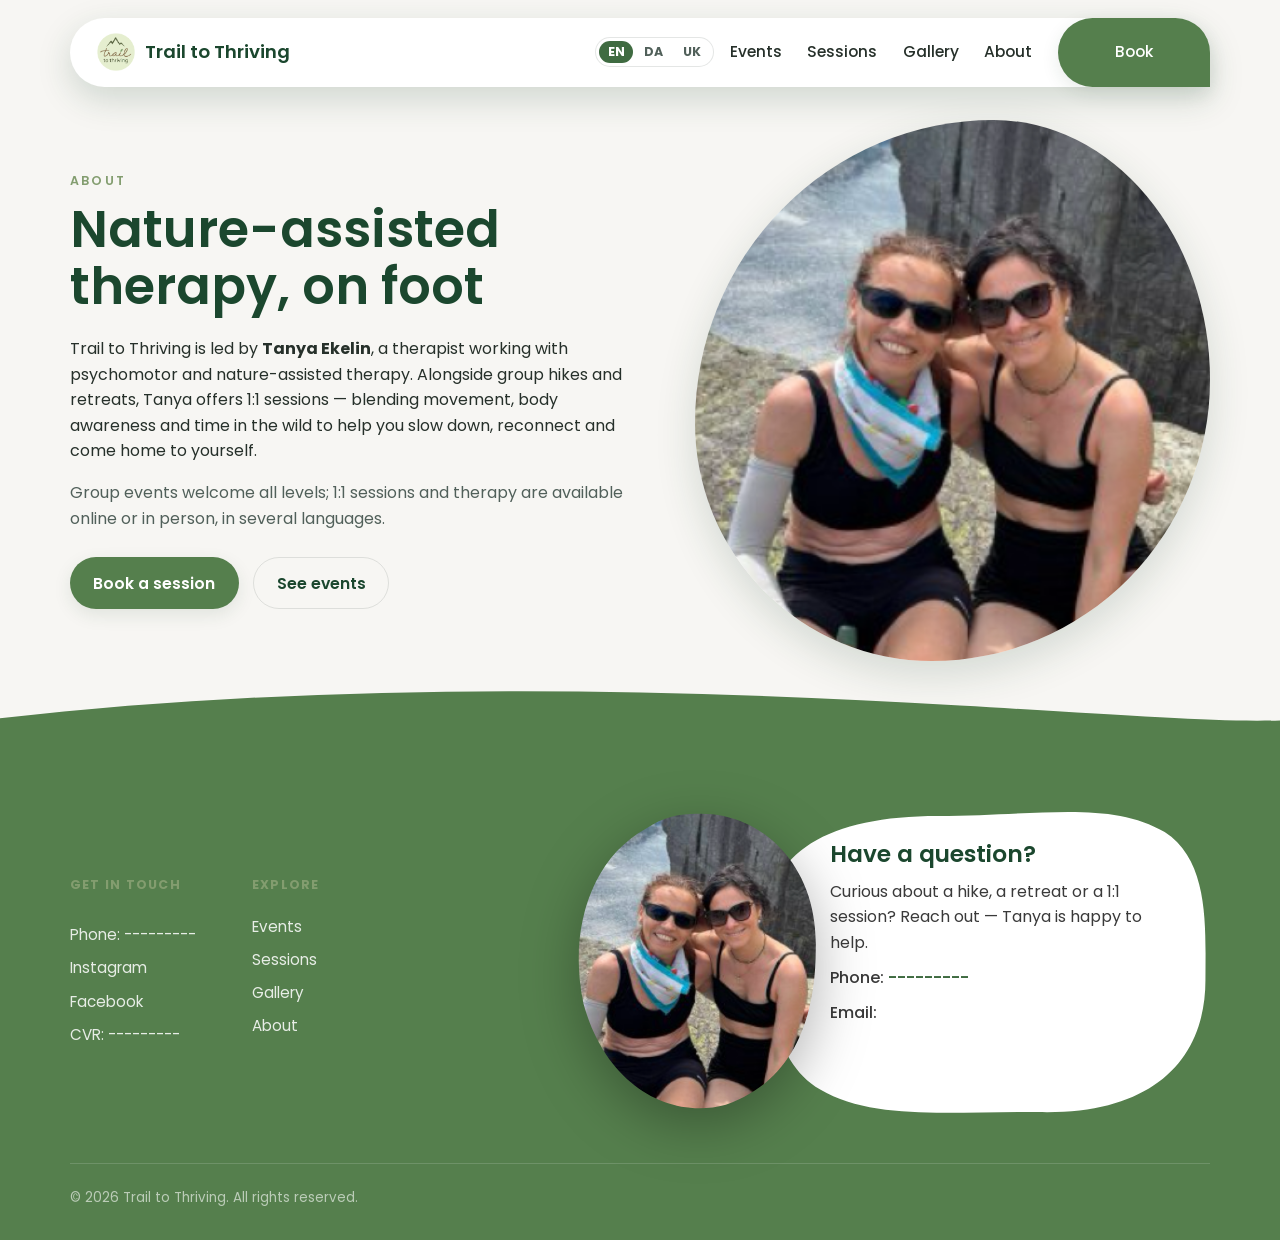
==== commit c84cb8bc: "feat(web): remove tree ring background pattern" ====
--- a/web/about.html
+++ b/web/about.html
@@ -9,7 +9,7 @@
   <link rel="preconnect" href="https://fonts.googleapis.com" />
   <link rel="preconnect" href="https://fonts.gstatic.com" crossorigin />
   <link href="https://fonts.googleapis.com/css2?family=Poppins:wght@400;500;600;700&display=swap" rel="stylesheet" />
-  <link rel="stylesheet" href="assets/css/styles.css?v=46" />
+  <link rel="stylesheet" href="assets/css/styles.css?v=49" />
 </head>
 <body>
   <header class="site-header">
--- a/web/assets/css/styles.css
+++ b/web/assets/css/styles.css
@@ -402,21 +402,6 @@
   background: url("data:image/svg+xml,%3Csvg xmlns='http://www.w3.org/2000/svg' viewBox='0 0 1440 80' preserveAspectRatio='none'%3E%3Cpath d='M0,44 C240,68 480,20 720,42 C960,64 1200,22 1440,44 L1440,0 L0,0 Z' fill='%23ffffff'/%3E%3C/svg%3E") no-repeat top center / 100% 100%;
 }
 
-/* ---- tree ring cross-section texture (background, below all waves) ------- */
-/* CSS backgrounds are always painted behind positioned ::before elements,
-   so the waves always render on top of this pattern. */
-body {
-  background-image: url("data:image/svg+xml,%3Csvg xmlns='http://www.w3.org/2000/svg' width='700' height='700'%3E%3Cdefs%3E%3Cfilter id='w' x='-30%25' y='-30%25' width='160%25' height='160%25'%3E%3CfeTurbulence type='fractalNoise' baseFrequency='0.028 0.014' numOctaves='5' seed='42' result='n'/%3E%3CfeDisplacementMap in='SourceGraphic' in2='n' scale='13' xChannelSelector='R' yChannelSelector='G'/%3E%3C/filter%3E%3C/defs%3E%3Cg transform='rotate%2812 350 350%29' filter='url%28%23w%29'%3E%3Cellipse cx='282' cy='268' rx='20' ry='13' fill='none' stroke='%232c1a0a' stroke-opacity='0.08' stroke-width='2.2'/%3E%3Cellipse cx='280' cy='271' rx='44' ry='28' fill='none' stroke='%232c1a0a' stroke-opacity='0.075' stroke-width='2'/%3E%3Cellipse cx='283' cy='266' rx='72' ry='46' fill='none' stroke='%232c1a0a' stroke-opacity='0.07' stroke-width='1.8'/%3E%3Cellipse cx='278' cy='272' rx='88' ry='57' fill='none' stroke='%232c1a0a' stroke-opacity='0.065' stroke-width='1.5'/%3E%3Cellipse cx='281' cy='269' rx='116' ry='75' fill='none' stroke='%232c1a0a' stroke-opacity='0.06' stroke-width='1.5'/%3E%3Cellipse cx='284' cy='267' rx='130' ry='84' fill='none' stroke='%232c1a0a' stroke-opacity='0.055' stroke-width='1.3'/%3E%3Cellipse cx='279' cy='273' rx='162' ry='104' fill='none' stroke='%232c1a0a' stroke-opacity='0.055' stroke-width='1.2'/%3E%3Cellipse cx='282' cy='270' rx='186' ry='120' fill='none' stroke='%232c1a0a' stroke-opacity='0.05' stroke-width='1.2'/%3E%3Cellipse cx='280' cy='268' rx='202' ry='130' fill='none' stroke='%232c1a0a' stroke-opacity='0.045' stroke-width='1'/%3E%3Cellipse cx='283' cy='271' rx='234' ry='151' fill='none' stroke='%232c1a0a' stroke-opacity='0.04' stroke-width='1'/%3E%3Cellipse cx='278' cy='269' rx='256' ry='165' fill='none' stroke='%232c1a0a' stroke-opacity='0.04' stroke-width='0.9'/%3E%3Cellipse cx='281' cy='272' rx='274' ry='177' fill='none' stroke='%232c1a0a' stroke-opacity='0.035' stroke-width='0.8'/%3E%3Cellipse cx='284' cy='267' rx='306' ry='197' fill='none' stroke='%232c1a0a' stroke-opacity='0.03' stroke-width='0.8'/%3E%3Cellipse cx='280' cy='270' rx='328' ry='211' fill='none' stroke='%232c1a0a' stroke-opacity='0.03' stroke-width='0.7'/%3E%3Cellipse cx='282' cy='268' rx='350' ry='226' fill='none' stroke='%232c1a0a' stroke-opacity='0.028' stroke-width='0.7'/%3E%3Cellipse cx='279' cy='273' rx='372' ry='240' fill='none' stroke='%232c1a0a' stroke-opacity='0.025' stroke-width='0.6'/%3E%3C/g%3E%3C/svg%3E");
-  background-size: 700px;
-  background-repeat: repeat;
-}
-.section--tint {
-  background-color: var(--cream-2);
-  background-image: url("data:image/svg+xml,%3Csvg xmlns='http://www.w3.org/2000/svg' width='700' height='700'%3E%3Cdefs%3E%3Cfilter id='w' x='-30%25' y='-30%25' width='160%25' height='160%25'%3E%3CfeTurbulence type='fractalNoise' baseFrequency='0.028 0.014' numOctaves='5' seed='42' result='n'/%3E%3CfeDisplacementMap in='SourceGraphic' in2='n' scale='13' xChannelSelector='R' yChannelSelector='G'/%3E%3C/filter%3E%3C/defs%3E%3Cg transform='rotate%2812 350 350%29' filter='url%28%23w%29'%3E%3Cellipse cx='282' cy='268' rx='20' ry='13' fill='none' stroke='%232c1a0a' stroke-opacity='0.08' stroke-width='2.2'/%3E%3Cellipse cx='280' cy='271' rx='44' ry='28' fill='none' stroke='%232c1a0a' stroke-opacity='0.075' stroke-width='2'/%3E%3Cellipse cx='283' cy='266' rx='72' ry='46' fill='none' stroke='%232c1a0a' stroke-opacity='0.07' stroke-width='1.8'/%3E%3Cellipse cx='278' cy='272' rx='88' ry='57' fill='none' stroke='%232c1a0a' stroke-opacity='0.065' stroke-width='1.5'/%3E%3Cellipse cx='281' cy='269' rx='116' ry='75' fill='none' stroke='%232c1a0a' stroke-opacity='0.06' stroke-width='1.5'/%3E%3Cellipse cx='284' cy='267' rx='130' ry='84' fill='none' stroke='%232c1a0a' stroke-opacity='0.055' stroke-width='1.3'/%3E%3Cellipse cx='279' cy='273' rx='162' ry='104' fill='none' stroke='%232c1a0a' stroke-opacity='0.055' stroke-width='1.2'/%3E%3Cellipse cx='282' cy='270' rx='186' ry='120' fill='none' stroke='%232c1a0a' stroke-opacity='0.05' stroke-width='1.2'/%3E%3Cellipse cx='280' cy='268' rx='202' ry='130' fill='none' stroke='%232c1a0a' stroke-opacity='0.045' stroke-width='1'/%3E%3Cellipse cx='283' cy='271' rx='234' ry='151' fill='none' stroke='%232c1a0a' stroke-opacity='0.04' stroke-width='1'/%3E%3Cellipse cx='278' cy='269' rx='256' ry='165' fill='none' stroke='%232c1a0a' stroke-opacity='0.04' stroke-width='0.9'/%3E%3Cellipse cx='281' cy='272' rx='274' ry='177' fill='none' stroke='%232c1a0a' stroke-opacity='0.035' stroke-width='0.8'/%3E%3Cellipse cx='284' cy='267' rx='306' ry='197' fill='none' stroke='%232c1a0a' stroke-opacity='0.03' stroke-width='0.8'/%3E%3Cellipse cx='280' cy='270' rx='328' ry='211' fill='none' stroke='%232c1a0a' stroke-opacity='0.03' stroke-width='0.7'/%3E%3Cellipse cx='282' cy='268' rx='350' ry='226' fill='none' stroke='%232c1a0a' stroke-opacity='0.028' stroke-width='0.7'/%3E%3Cellipse cx='279' cy='273' rx='372' ry='240' fill='none' stroke='%232c1a0a' stroke-opacity='0.025' stroke-width='0.6'/%3E%3C/g%3E%3C/svg%3E");
-  background-size: 700px;
-  background-repeat: repeat;
-}
-
 /* ---- hero: right-align content flush with the nav's right edge ----------- */
 .hero .hero__inner { max-width: none; text-align: right; }
 .hero .hero__intro { margin-left: auto; }
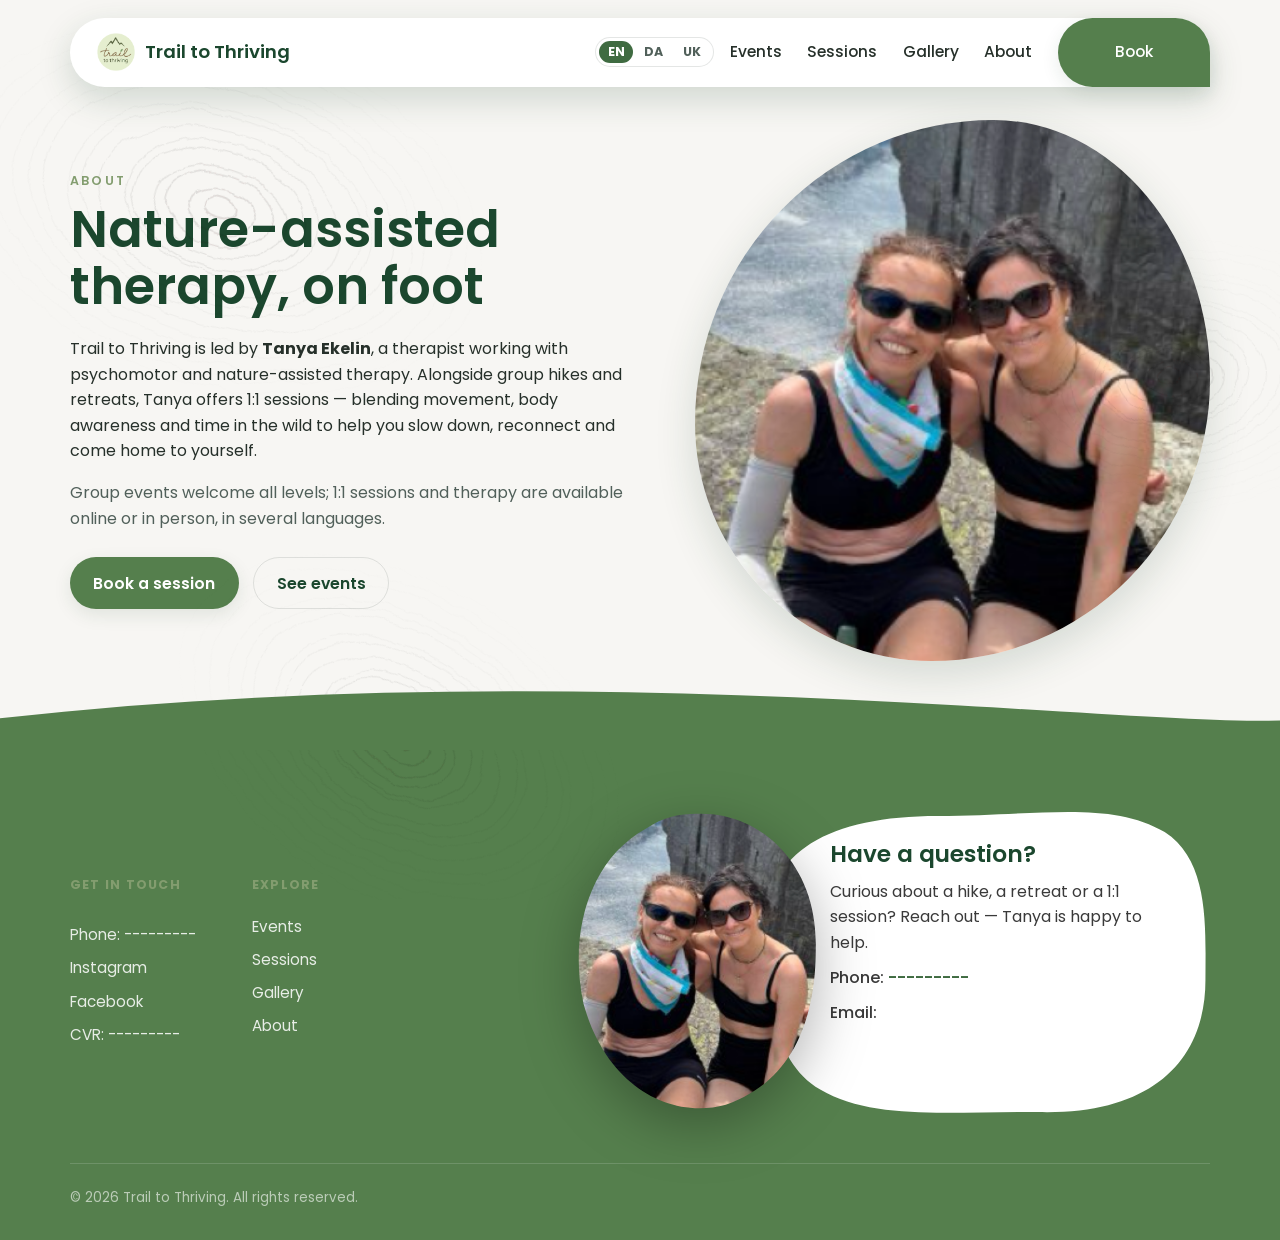
==== commit e47e77f1: "feat(web): scattered tree ring stamps as fixed overlay" ====
--- a/web/about.html
+++ b/web/about.html
@@ -9,7 +9,7 @@
   <link rel="preconnect" href="https://fonts.googleapis.com" />
   <link rel="preconnect" href="https://fonts.gstatic.com" crossorigin />
   <link href="https://fonts.googleapis.com/css2?family=Poppins:wght@400;500;600;700&display=swap" rel="stylesheet" />
-  <link rel="stylesheet" href="assets/css/styles.css?v=49" />
+  <link rel="stylesheet" href="assets/css/styles.css?v=50" />
 </head>
 <body>
   <header class="site-header">
--- a/web/assets/css/styles.css
+++ b/web/assets/css/styles.css
@@ -412,3 +412,19 @@
   .hero .hero__cta { justify-content: flex-start; }
 }
 
+/* ---- decorative tree ring stamps (fixed, scattered, above page content) --- */
+body::before {
+  content: '';
+  position: fixed;
+  inset: 0;
+  pointer-events: none;
+  z-index: 1;
+  background-image:
+    url("data:image/svg+xml,%3Csvg xmlns='http://www.w3.org/2000/svg' width='700' height='700'%3E%3Cdefs%3E%3Cfilter id='w' x='-30%25' y='-30%25' width='160%25' height='160%25'%3E%3CfeTurbulence type='fractalNoise' baseFrequency='0.028 0.014' numOctaves='5' seed='7' result='n'/%3E%3CfeDisplacementMap in='SourceGraphic' in2='n' scale='13' xChannelSelector='R' yChannelSelector='G'/%3E%3C/filter%3E%3C/defs%3E%3Cg transform='rotate%2818 350 350%29' filter='url%28%23w%29'%3E%3Cellipse cx='350' cy='347' rx='20' ry='13' fill='none' stroke='%232c1a0a' stroke-opacity='0.12' stroke-width='2.2'/%3E%3Cellipse cx='352' cy='351' rx='44' ry='28' fill='none' stroke='%232c1a0a' stroke-opacity='0.11' stroke-width='2'/%3E%3Cellipse cx='349' cy='349' rx='72' ry='46' fill='none' stroke='%232c1a0a' stroke-opacity='0.10' stroke-width='1.8'/%3E%3Cellipse cx='351' cy='352' rx='88' ry='57' fill='none' stroke='%232c1a0a' stroke-opacity='0.09' stroke-width='1.5'/%3E%3Cellipse cx='348' cy='350' rx='116' ry='75' fill='none' stroke='%232c1a0a' stroke-opacity='0.08' stroke-width='1.5'/%3E%3Cellipse cx='352' cy='347' rx='130' ry='84' fill='none' stroke='%232c1a0a' stroke-opacity='0.07' stroke-width='1.3'/%3E%3Cellipse cx='349' cy='353' rx='162' ry='104' fill='none' stroke='%232c1a0a' stroke-opacity='0.07' stroke-width='1.2'/%3E%3Cellipse cx='351' cy='349' rx='186' ry='120' fill='none' stroke='%232c1a0a' stroke-opacity='0.06' stroke-width='1.2'/%3E%3Cellipse cx='350' cy='351' rx='202' ry='130' fill='none' stroke='%232c1a0a' stroke-opacity='0.055' stroke-width='1.0'/%3E%3Cellipse cx='348' cy='348' rx='234' ry='151' fill='none' stroke='%232c1a0a' stroke-opacity='0.05' stroke-width='1.0'/%3E%3Cellipse cx='352' cy='350' rx='256' ry='165' fill='none' stroke='%232c1a0a' stroke-opacity='0.045' stroke-width='0.9'/%3E%3Cellipse cx='349' cy='352' rx='274' ry='177' fill='none' stroke='%232c1a0a' stroke-opacity='0.04' stroke-width='0.8'/%3E%3Cellipse cx='351' cy='348' rx='306' ry='197' fill='none' stroke='%232c1a0a' stroke-opacity='0.035' stroke-width='0.8'/%3E%3Cellipse cx='350' cy='350' rx='328' ry='211' fill='none' stroke='%232c1a0a' stroke-opacity='0.03' stroke-width='0.7'/%3E%3Cellipse cx='348' cy='349' rx='350' ry='226' fill='none' stroke='%232c1a0a' stroke-opacity='0.025' stroke-width='0.7'/%3E%3C/g%3E%3C/svg%3E"),
+    url("data:image/svg+xml,%3Csvg xmlns='http://www.w3.org/2000/svg' width='700' height='700'%3E%3Cdefs%3E%3Cfilter id='w' x='-30%25' y='-30%25' width='160%25' height='160%25'%3E%3CfeTurbulence type='fractalNoise' baseFrequency='0.028 0.014' numOctaves='5' seed='23' result='n'/%3E%3CfeDisplacementMap in='SourceGraphic' in2='n' scale='13' xChannelSelector='R' yChannelSelector='G'/%3E%3C/filter%3E%3C/defs%3E%3Cg transform='rotate%28-6 350 350%29' filter='url%28%23w%29'%3E%3Cellipse cx='350' cy='347' rx='20' ry='13' fill='none' stroke='%232c1a0a' stroke-opacity='0.12' stroke-width='2.2'/%3E%3Cellipse cx='352' cy='351' rx='44' ry='28' fill='none' stroke='%232c1a0a' stroke-opacity='0.11' stroke-width='2'/%3E%3Cellipse cx='349' cy='349' rx='72' ry='46' fill='none' stroke='%232c1a0a' stroke-opacity='0.10' stroke-width='1.8'/%3E%3Cellipse cx='351' cy='352' rx='88' ry='57' fill='none' stroke='%232c1a0a' stroke-opacity='0.09' stroke-width='1.5'/%3E%3Cellipse cx='348' cy='350' rx='116' ry='75' fill='none' stroke='%232c1a0a' stroke-opacity='0.08' stroke-width='1.5'/%3E%3Cellipse cx='352' cy='347' rx='130' ry='84' fill='none' stroke='%232c1a0a' stroke-opacity='0.07' stroke-width='1.3'/%3E%3Cellipse cx='349' cy='353' rx='162' ry='104' fill='none' stroke='%232c1a0a' stroke-opacity='0.07' stroke-width='1.2'/%3E%3Cellipse cx='351' cy='349' rx='186' ry='120' fill='none' stroke='%232c1a0a' stroke-opacity='0.06' stroke-width='1.2'/%3E%3Cellipse cx='350' cy='351' rx='202' ry='130' fill='none' stroke='%232c1a0a' stroke-opacity='0.055' stroke-width='1.0'/%3E%3Cellipse cx='348' cy='348' rx='234' ry='151' fill='none' stroke='%232c1a0a' stroke-opacity='0.05' stroke-width='1.0'/%3E%3Cellipse cx='352' cy='350' rx='256' ry='165' fill='none' stroke='%232c1a0a' stroke-opacity='0.045' stroke-width='0.9'/%3E%3Cellipse cx='349' cy='352' rx='274' ry='177' fill='none' stroke='%232c1a0a' stroke-opacity='0.04' stroke-width='0.8'/%3E%3Cellipse cx='351' cy='348' rx='306' ry='197' fill='none' stroke='%232c1a0a' stroke-opacity='0.035' stroke-width='0.8'/%3E%3Cellipse cx='350' cy='350' rx='328' ry='211' fill='none' stroke='%232c1a0a' stroke-opacity='0.03' stroke-width='0.7'/%3E%3Cellipse cx='348' cy='349' rx='350' ry='226' fill='none' stroke='%232c1a0a' stroke-opacity='0.025' stroke-width='0.7'/%3E%3C/g%3E%3C/svg%3E"),
+    url("data:image/svg+xml,%3Csvg xmlns='http://www.w3.org/2000/svg' width='700' height='700'%3E%3Cdefs%3E%3Cfilter id='w' x='-30%25' y='-30%25' width='160%25' height='160%25'%3E%3CfeTurbulence type='fractalNoise' baseFrequency='0.028 0.014' numOctaves='5' seed='51' result='n'/%3E%3CfeDisplacementMap in='SourceGraphic' in2='n' scale='13' xChannelSelector='R' yChannelSelector='G'/%3E%3C/filter%3E%3C/defs%3E%3Cg transform='rotate%2832 350 350%29' filter='url%28%23w%29'%3E%3Cellipse cx='350' cy='347' rx='20' ry='13' fill='none' stroke='%232c1a0a' stroke-opacity='0.12' stroke-width='2.2'/%3E%3Cellipse cx='352' cy='351' rx='44' ry='28' fill='none' stroke='%232c1a0a' stroke-opacity='0.11' stroke-width='2'/%3E%3Cellipse cx='349' cy='349' rx='72' ry='46' fill='none' stroke='%232c1a0a' stroke-opacity='0.10' stroke-width='1.8'/%3E%3Cellipse cx='351' cy='352' rx='88' ry='57' fill='none' stroke='%232c1a0a' stroke-opacity='0.09' stroke-width='1.5'/%3E%3Cellipse cx='348' cy='350' rx='116' ry='75' fill='none' stroke='%232c1a0a' stroke-opacity='0.08' stroke-width='1.5'/%3E%3Cellipse cx='352' cy='347' rx='130' ry='84' fill='none' stroke='%232c1a0a' stroke-opacity='0.07' stroke-width='1.3'/%3E%3Cellipse cx='349' cy='353' rx='162' ry='104' fill='none' stroke='%232c1a0a' stroke-opacity='0.07' stroke-width='1.2'/%3E%3Cellipse cx='351' cy='349' rx='186' ry='120' fill='none' stroke='%232c1a0a' stroke-opacity='0.06' stroke-width='1.2'/%3E%3Cellipse cx='350' cy='351' rx='202' ry='130' fill='none' stroke='%232c1a0a' stroke-opacity='0.055' stroke-width='1.0'/%3E%3Cellipse cx='348' cy='348' rx='234' ry='151' fill='none' stroke='%232c1a0a' stroke-opacity='0.05' stroke-width='1.0'/%3E%3Cellipse cx='352' cy='350' rx='256' ry='165' fill='none' stroke='%232c1a0a' stroke-opacity='0.045' stroke-width='0.9'/%3E%3Cellipse cx='349' cy='352' rx='274' ry='177' fill='none' stroke='%232c1a0a' stroke-opacity='0.04' stroke-width='0.8'/%3E%3Cellipse cx='351' cy='348' rx='306' ry='197' fill='none' stroke='%232c1a0a' stroke-opacity='0.035' stroke-width='0.8'/%3E%3Cellipse cx='350' cy='350' rx='328' ry='211' fill='none' stroke='%232c1a0a' stroke-opacity='0.03' stroke-width='0.7'/%3E%3Cellipse cx='348' cy='349' rx='350' ry='226' fill='none' stroke='%232c1a0a' stroke-opacity='0.025' stroke-width='0.7'/%3E%3C/g%3E%3C/svg%3E");
+  background-size: 540px 540px, 420px 420px, 480px 480px;
+  background-repeat: no-repeat;
+  background-position: -50px -60px, calc(100% + 100px) 35%, 20% calc(100% + 80px);
+}
+
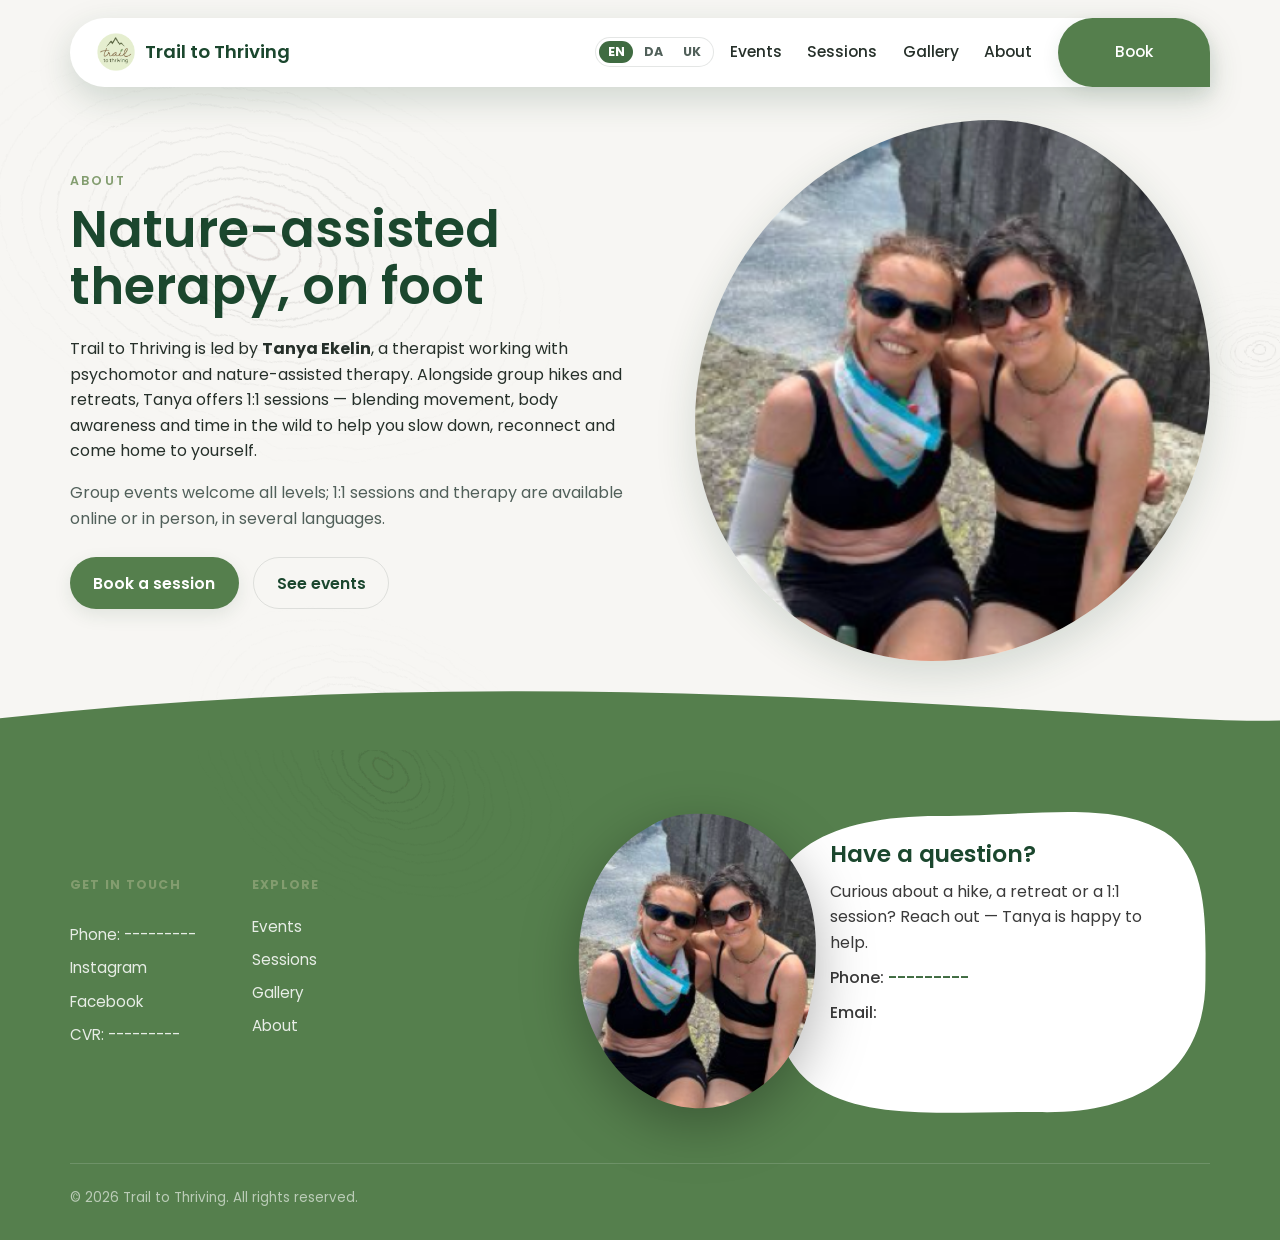
==== commit 50909b3d: "feat(web): vary tree ring stamp sizes (620px, 240px, 420px)" ====
--- a/web/about.html
+++ b/web/about.html
@@ -9,7 +9,7 @@
   <link rel="preconnect" href="https://fonts.googleapis.com" />
   <link rel="preconnect" href="https://fonts.gstatic.com" crossorigin />
   <link href="https://fonts.googleapis.com/css2?family=Poppins:wght@400;500;600;700&display=swap" rel="stylesheet" />
-  <link rel="stylesheet" href="assets/css/styles.css?v=50" />
+  <link rel="stylesheet" href="assets/css/styles.css?v=51" />
 </head>
 <body>
   <header class="site-header">
--- a/web/assets/css/styles.css
+++ b/web/assets/css/styles.css
@@ -423,7 +423,7 @@
     url("data:image/svg+xml,%3Csvg xmlns='http://www.w3.org/2000/svg' width='700' height='700'%3E%3Cdefs%3E%3Cfilter id='w' x='-30%25' y='-30%25' width='160%25' height='160%25'%3E%3CfeTurbulence type='fractalNoise' baseFrequency='0.028 0.014' numOctaves='5' seed='7' result='n'/%3E%3CfeDisplacementMap in='SourceGraphic' in2='n' scale='13' xChannelSelector='R' yChannelSelector='G'/%3E%3C/filter%3E%3C/defs%3E%3Cg transform='rotate%2818 350 350%29' filter='url%28%23w%29'%3E%3Cellipse cx='350' cy='347' rx='20' ry='13' fill='none' stroke='%232c1a0a' stroke-opacity='0.12' stroke-width='2.2'/%3E%3Cellipse cx='352' cy='351' rx='44' ry='28' fill='none' stroke='%232c1a0a' stroke-opacity='0.11' stroke-width='2'/%3E%3Cellipse cx='349' cy='349' rx='72' ry='46' fill='none' stroke='%232c1a0a' stroke-opacity='0.10' stroke-width='1.8'/%3E%3Cellipse cx='351' cy='352' rx='88' ry='57' fill='none' stroke='%232c1a0a' stroke-opacity='0.09' stroke-width='1.5'/%3E%3Cellipse cx='348' cy='350' rx='116' ry='75' fill='none' stroke='%232c1a0a' stroke-opacity='0.08' stroke-width='1.5'/%3E%3Cellipse cx='352' cy='347' rx='130' ry='84' fill='none' stroke='%232c1a0a' stroke-opacity='0.07' stroke-width='1.3'/%3E%3Cellipse cx='349' cy='353' rx='162' ry='104' fill='none' stroke='%232c1a0a' stroke-opacity='0.07' stroke-width='1.2'/%3E%3Cellipse cx='351' cy='349' rx='186' ry='120' fill='none' stroke='%232c1a0a' stroke-opacity='0.06' stroke-width='1.2'/%3E%3Cellipse cx='350' cy='351' rx='202' ry='130' fill='none' stroke='%232c1a0a' stroke-opacity='0.055' stroke-width='1.0'/%3E%3Cellipse cx='348' cy='348' rx='234' ry='151' fill='none' stroke='%232c1a0a' stroke-opacity='0.05' stroke-width='1.0'/%3E%3Cellipse cx='352' cy='350' rx='256' ry='165' fill='none' stroke='%232c1a0a' stroke-opacity='0.045' stroke-width='0.9'/%3E%3Cellipse cx='349' cy='352' rx='274' ry='177' fill='none' stroke='%232c1a0a' stroke-opacity='0.04' stroke-width='0.8'/%3E%3Cellipse cx='351' cy='348' rx='306' ry='197' fill='none' stroke='%232c1a0a' stroke-opacity='0.035' stroke-width='0.8'/%3E%3Cellipse cx='350' cy='350' rx='328' ry='211' fill='none' stroke='%232c1a0a' stroke-opacity='0.03' stroke-width='0.7'/%3E%3Cellipse cx='348' cy='349' rx='350' ry='226' fill='none' stroke='%232c1a0a' stroke-opacity='0.025' stroke-width='0.7'/%3E%3C/g%3E%3C/svg%3E"),
     url("data:image/svg+xml,%3Csvg xmlns='http://www.w3.org/2000/svg' width='700' height='700'%3E%3Cdefs%3E%3Cfilter id='w' x='-30%25' y='-30%25' width='160%25' height='160%25'%3E%3CfeTurbulence type='fractalNoise' baseFrequency='0.028 0.014' numOctaves='5' seed='23' result='n'/%3E%3CfeDisplacementMap in='SourceGraphic' in2='n' scale='13' xChannelSelector='R' yChannelSelector='G'/%3E%3C/filter%3E%3C/defs%3E%3Cg transform='rotate%28-6 350 350%29' filter='url%28%23w%29'%3E%3Cellipse cx='350' cy='347' rx='20' ry='13' fill='none' stroke='%232c1a0a' stroke-opacity='0.12' stroke-width='2.2'/%3E%3Cellipse cx='352' cy='351' rx='44' ry='28' fill='none' stroke='%232c1a0a' stroke-opacity='0.11' stroke-width='2'/%3E%3Cellipse cx='349' cy='349' rx='72' ry='46' fill='none' stroke='%232c1a0a' stroke-opacity='0.10' stroke-width='1.8'/%3E%3Cellipse cx='351' cy='352' rx='88' ry='57' fill='none' stroke='%232c1a0a' stroke-opacity='0.09' stroke-width='1.5'/%3E%3Cellipse cx='348' cy='350' rx='116' ry='75' fill='none' stroke='%232c1a0a' stroke-opacity='0.08' stroke-width='1.5'/%3E%3Cellipse cx='352' cy='347' rx='130' ry='84' fill='none' stroke='%232c1a0a' stroke-opacity='0.07' stroke-width='1.3'/%3E%3Cellipse cx='349' cy='353' rx='162' ry='104' fill='none' stroke='%232c1a0a' stroke-opacity='0.07' stroke-width='1.2'/%3E%3Cellipse cx='351' cy='349' rx='186' ry='120' fill='none' stroke='%232c1a0a' stroke-opacity='0.06' stroke-width='1.2'/%3E%3Cellipse cx='350' cy='351' rx='202' ry='130' fill='none' stroke='%232c1a0a' stroke-opacity='0.055' stroke-width='1.0'/%3E%3Cellipse cx='348' cy='348' rx='234' ry='151' fill='none' stroke='%232c1a0a' stroke-opacity='0.05' stroke-width='1.0'/%3E%3Cellipse cx='352' cy='350' rx='256' ry='165' fill='none' stroke='%232c1a0a' stroke-opacity='0.045' stroke-width='0.9'/%3E%3Cellipse cx='349' cy='352' rx='274' ry='177' fill='none' stroke='%232c1a0a' stroke-opacity='0.04' stroke-width='0.8'/%3E%3Cellipse cx='351' cy='348' rx='306' ry='197' fill='none' stroke='%232c1a0a' stroke-opacity='0.035' stroke-width='0.8'/%3E%3Cellipse cx='350' cy='350' rx='328' ry='211' fill='none' stroke='%232c1a0a' stroke-opacity='0.03' stroke-width='0.7'/%3E%3Cellipse cx='348' cy='349' rx='350' ry='226' fill='none' stroke='%232c1a0a' stroke-opacity='0.025' stroke-width='0.7'/%3E%3C/g%3E%3C/svg%3E"),
     url("data:image/svg+xml,%3Csvg xmlns='http://www.w3.org/2000/svg' width='700' height='700'%3E%3Cdefs%3E%3Cfilter id='w' x='-30%25' y='-30%25' width='160%25' height='160%25'%3E%3CfeTurbulence type='fractalNoise' baseFrequency='0.028 0.014' numOctaves='5' seed='51' result='n'/%3E%3CfeDisplacementMap in='SourceGraphic' in2='n' scale='13' xChannelSelector='R' yChannelSelector='G'/%3E%3C/filter%3E%3C/defs%3E%3Cg transform='rotate%2832 350 350%29' filter='url%28%23w%29'%3E%3Cellipse cx='350' cy='347' rx='20' ry='13' fill='none' stroke='%232c1a0a' stroke-opacity='0.12' stroke-width='2.2'/%3E%3Cellipse cx='352' cy='351' rx='44' ry='28' fill='none' stroke='%232c1a0a' stroke-opacity='0.11' stroke-width='2'/%3E%3Cellipse cx='349' cy='349' rx='72' ry='46' fill='none' stroke='%232c1a0a' stroke-opacity='0.10' stroke-width='1.8'/%3E%3Cellipse cx='351' cy='352' rx='88' ry='57' fill='none' stroke='%232c1a0a' stroke-opacity='0.09' stroke-width='1.5'/%3E%3Cellipse cx='348' cy='350' rx='116' ry='75' fill='none' stroke='%232c1a0a' stroke-opacity='0.08' stroke-width='1.5'/%3E%3Cellipse cx='352' cy='347' rx='130' ry='84' fill='none' stroke='%232c1a0a' stroke-opacity='0.07' stroke-width='1.3'/%3E%3Cellipse cx='349' cy='353' rx='162' ry='104' fill='none' stroke='%232c1a0a' stroke-opacity='0.07' stroke-width='1.2'/%3E%3Cellipse cx='351' cy='349' rx='186' ry='120' fill='none' stroke='%232c1a0a' stroke-opacity='0.06' stroke-width='1.2'/%3E%3Cellipse cx='350' cy='351' rx='202' ry='130' fill='none' stroke='%232c1a0a' stroke-opacity='0.055' stroke-width='1.0'/%3E%3Cellipse cx='348' cy='348' rx='234' ry='151' fill='none' stroke='%232c1a0a' stroke-opacity='0.05' stroke-width='1.0'/%3E%3Cellipse cx='352' cy='350' rx='256' ry='165' fill='none' stroke='%232c1a0a' stroke-opacity='0.045' stroke-width='0.9'/%3E%3Cellipse cx='349' cy='352' rx='274' ry='177' fill='none' stroke='%232c1a0a' stroke-opacity='0.04' stroke-width='0.8'/%3E%3Cellipse cx='351' cy='348' rx='306' ry='197' fill='none' stroke='%232c1a0a' stroke-opacity='0.035' stroke-width='0.8'/%3E%3Cellipse cx='350' cy='350' rx='328' ry='211' fill='none' stroke='%232c1a0a' stroke-opacity='0.03' stroke-width='0.7'/%3E%3Cellipse cx='348' cy='349' rx='350' ry='226' fill='none' stroke='%232c1a0a' stroke-opacity='0.025' stroke-width='0.7'/%3E%3C/g%3E%3C/svg%3E");
-  background-size: 540px 540px, 420px 420px, 480px 480px;
+  background-size: 620px 620px, 240px 240px, 420px 420px;
   background-repeat: no-repeat;
   background-position: -50px -60px, calc(100% + 100px) 35%, 20% calc(100% + 80px);
 }
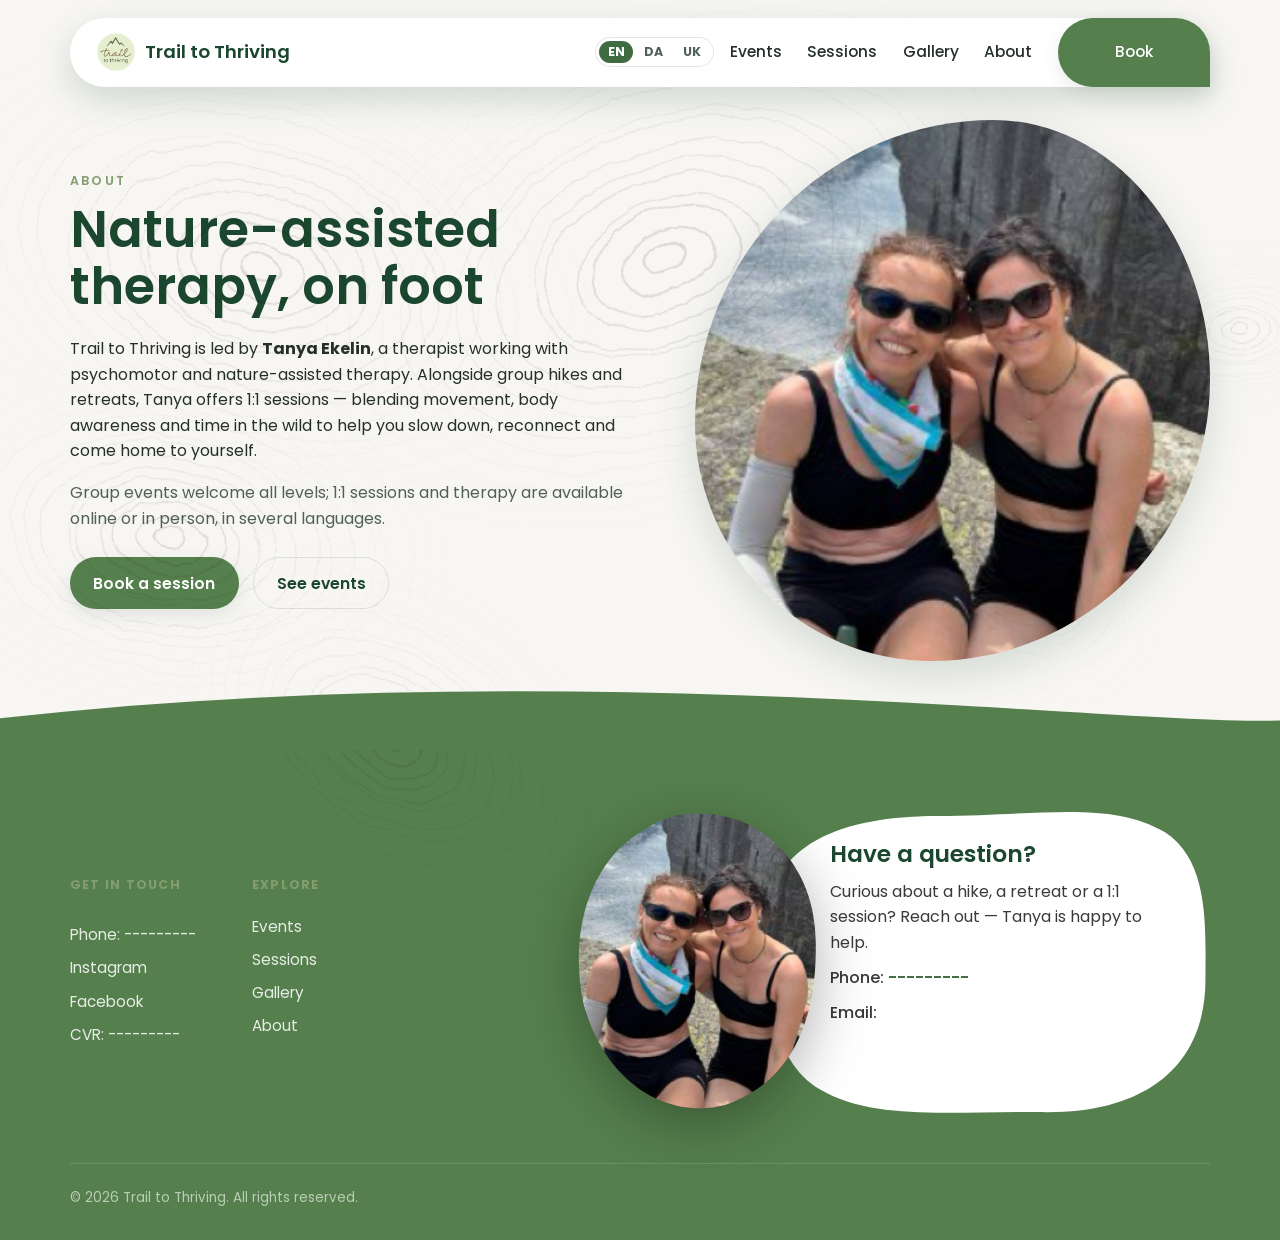
==== commit af3f2aad: "feat(web): 6 tree ring stamps with varied sizes and scattered positions" ====
--- a/web/about.html
+++ b/web/about.html
@@ -9,7 +9,7 @@
   <link rel="preconnect" href="https://fonts.googleapis.com" />
   <link rel="preconnect" href="https://fonts.gstatic.com" crossorigin />
   <link href="https://fonts.googleapis.com/css2?family=Poppins:wght@400;500;600;700&display=swap" rel="stylesheet" />
-  <link rel="stylesheet" href="assets/css/styles.css?v=51" />
+  <link rel="stylesheet" href="assets/css/styles.css?v=52" />
 </head>
 <body>
   <header class="site-header">
--- a/web/assets/css/styles.css
+++ b/web/assets/css/styles.css
@@ -422,9 +422,18 @@
   background-image:
     url("data:image/svg+xml,%3Csvg xmlns='http://www.w3.org/2000/svg' width='700' height='700'%3E%3Cdefs%3E%3Cfilter id='w' x='-30%25' y='-30%25' width='160%25' height='160%25'%3E%3CfeTurbulence type='fractalNoise' baseFrequency='0.028 0.014' numOctaves='5' seed='7' result='n'/%3E%3CfeDisplacementMap in='SourceGraphic' in2='n' scale='13' xChannelSelector='R' yChannelSelector='G'/%3E%3C/filter%3E%3C/defs%3E%3Cg transform='rotate%2818 350 350%29' filter='url%28%23w%29'%3E%3Cellipse cx='350' cy='347' rx='20' ry='13' fill='none' stroke='%232c1a0a' stroke-opacity='0.12' stroke-width='2.2'/%3E%3Cellipse cx='352' cy='351' rx='44' ry='28' fill='none' stroke='%232c1a0a' stroke-opacity='0.11' stroke-width='2'/%3E%3Cellipse cx='349' cy='349' rx='72' ry='46' fill='none' stroke='%232c1a0a' stroke-opacity='0.10' stroke-width='1.8'/%3E%3Cellipse cx='351' cy='352' rx='88' ry='57' fill='none' stroke='%232c1a0a' stroke-opacity='0.09' stroke-width='1.5'/%3E%3Cellipse cx='348' cy='350' rx='116' ry='75' fill='none' stroke='%232c1a0a' stroke-opacity='0.08' stroke-width='1.5'/%3E%3Cellipse cx='352' cy='347' rx='130' ry='84' fill='none' stroke='%232c1a0a' stroke-opacity='0.07' stroke-width='1.3'/%3E%3Cellipse cx='349' cy='353' rx='162' ry='104' fill='none' stroke='%232c1a0a' stroke-opacity='0.07' stroke-width='1.2'/%3E%3Cellipse cx='351' cy='349' rx='186' ry='120' fill='none' stroke='%232c1a0a' stroke-opacity='0.06' stroke-width='1.2'/%3E%3Cellipse cx='350' cy='351' rx='202' ry='130' fill='none' stroke='%232c1a0a' stroke-opacity='0.055' stroke-width='1.0'/%3E%3Cellipse cx='348' cy='348' rx='234' ry='151' fill='none' stroke='%232c1a0a' stroke-opacity='0.05' stroke-width='1.0'/%3E%3Cellipse cx='352' cy='350' rx='256' ry='165' fill='none' stroke='%232c1a0a' stroke-opacity='0.045' stroke-width='0.9'/%3E%3Cellipse cx='349' cy='352' rx='274' ry='177' fill='none' stroke='%232c1a0a' stroke-opacity='0.04' stroke-width='0.8'/%3E%3Cellipse cx='351' cy='348' rx='306' ry='197' fill='none' stroke='%232c1a0a' stroke-opacity='0.035' stroke-width='0.8'/%3E%3Cellipse cx='350' cy='350' rx='328' ry='211' fill='none' stroke='%232c1a0a' stroke-opacity='0.03' stroke-width='0.7'/%3E%3Cellipse cx='348' cy='349' rx='350' ry='226' fill='none' stroke='%232c1a0a' stroke-opacity='0.025' stroke-width='0.7'/%3E%3C/g%3E%3C/svg%3E"),
     url("data:image/svg+xml,%3Csvg xmlns='http://www.w3.org/2000/svg' width='700' height='700'%3E%3Cdefs%3E%3Cfilter id='w' x='-30%25' y='-30%25' width='160%25' height='160%25'%3E%3CfeTurbulence type='fractalNoise' baseFrequency='0.028 0.014' numOctaves='5' seed='23' result='n'/%3E%3CfeDisplacementMap in='SourceGraphic' in2='n' scale='13' xChannelSelector='R' yChannelSelector='G'/%3E%3C/filter%3E%3C/defs%3E%3Cg transform='rotate%28-6 350 350%29' filter='url%28%23w%29'%3E%3Cellipse cx='350' cy='347' rx='20' ry='13' fill='none' stroke='%232c1a0a' stroke-opacity='0.12' stroke-width='2.2'/%3E%3Cellipse cx='352' cy='351' rx='44' ry='28' fill='none' stroke='%232c1a0a' stroke-opacity='0.11' stroke-width='2'/%3E%3Cellipse cx='349' cy='349' rx='72' ry='46' fill='none' stroke='%232c1a0a' stroke-opacity='0.10' stroke-width='1.8'/%3E%3Cellipse cx='351' cy='352' rx='88' ry='57' fill='none' stroke='%232c1a0a' stroke-opacity='0.09' stroke-width='1.5'/%3E%3Cellipse cx='348' cy='350' rx='116' ry='75' fill='none' stroke='%232c1a0a' stroke-opacity='0.08' stroke-width='1.5'/%3E%3Cellipse cx='352' cy='347' rx='130' ry='84' fill='none' stroke='%232c1a0a' stroke-opacity='0.07' stroke-width='1.3'/%3E%3Cellipse cx='349' cy='353' rx='162' ry='104' fill='none' stroke='%232c1a0a' stroke-opacity='0.07' stroke-width='1.2'/%3E%3Cellipse cx='351' cy='349' rx='186' ry='120' fill='none' stroke='%232c1a0a' stroke-opacity='0.06' stroke-width='1.2'/%3E%3Cellipse cx='350' cy='351' rx='202' ry='130' fill='none' stroke='%232c1a0a' stroke-opacity='0.055' stroke-width='1.0'/%3E%3Cellipse cx='348' cy='348' rx='234' ry='151' fill='none' stroke='%232c1a0a' stroke-opacity='0.05' stroke-width='1.0'/%3E%3Cellipse cx='352' cy='350' rx='256' ry='165' fill='none' stroke='%232c1a0a' stroke-opacity='0.045' stroke-width='0.9'/%3E%3Cellipse cx='349' cy='352' rx='274' ry='177' fill='none' stroke='%232c1a0a' stroke-opacity='0.04' stroke-width='0.8'/%3E%3Cellipse cx='351' cy='348' rx='306' ry='197' fill='none' stroke='%232c1a0a' stroke-opacity='0.035' stroke-width='0.8'/%3E%3Cellipse cx='350' cy='350' rx='328' ry='211' fill='none' stroke='%232c1a0a' stroke-opacity='0.03' stroke-width='0.7'/%3E%3Cellipse cx='348' cy='349' rx='350' ry='226' fill='none' stroke='%232c1a0a' stroke-opacity='0.025' stroke-width='0.7'/%3E%3C/g%3E%3C/svg%3E"),
-    url("data:image/svg+xml,%3Csvg xmlns='http://www.w3.org/2000/svg' width='700' height='700'%3E%3Cdefs%3E%3Cfilter id='w' x='-30%25' y='-30%25' width='160%25' height='160%25'%3E%3CfeTurbulence type='fractalNoise' baseFrequency='0.028 0.014' numOctaves='5' seed='51' result='n'/%3E%3CfeDisplacementMap in='SourceGraphic' in2='n' scale='13' xChannelSelector='R' yChannelSelector='G'/%3E%3C/filter%3E%3C/defs%3E%3Cg transform='rotate%2832 350 350%29' filter='url%28%23w%29'%3E%3Cellipse cx='350' cy='347' rx='20' ry='13' fill='none' stroke='%232c1a0a' stroke-opacity='0.12' stroke-width='2.2'/%3E%3Cellipse cx='352' cy='351' rx='44' ry='28' fill='none' stroke='%232c1a0a' stroke-opacity='0.11' stroke-width='2'/%3E%3Cellipse cx='349' cy='349' rx='72' ry='46' fill='none' stroke='%232c1a0a' stroke-opacity='0.10' stroke-width='1.8'/%3E%3Cellipse cx='351' cy='352' rx='88' ry='57' fill='none' stroke='%232c1a0a' stroke-opacity='0.09' stroke-width='1.5'/%3E%3Cellipse cx='348' cy='350' rx='116' ry='75' fill='none' stroke='%232c1a0a' stroke-opacity='0.08' stroke-width='1.5'/%3E%3Cellipse cx='352' cy='347' rx='130' ry='84' fill='none' stroke='%232c1a0a' stroke-opacity='0.07' stroke-width='1.3'/%3E%3Cellipse cx='349' cy='353' rx='162' ry='104' fill='none' stroke='%232c1a0a' stroke-opacity='0.07' stroke-width='1.2'/%3E%3Cellipse cx='351' cy='349' rx='186' ry='120' fill='none' stroke='%232c1a0a' stroke-opacity='0.06' stroke-width='1.2'/%3E%3Cellipse cx='350' cy='351' rx='202' ry='130' fill='none' stroke='%232c1a0a' stroke-opacity='0.055' stroke-width='1.0'/%3E%3Cellipse cx='348' cy='348' rx='234' ry='151' fill='none' stroke='%232c1a0a' stroke-opacity='0.05' stroke-width='1.0'/%3E%3Cellipse cx='352' cy='350' rx='256' ry='165' fill='none' stroke='%232c1a0a' stroke-opacity='0.045' stroke-width='0.9'/%3E%3Cellipse cx='349' cy='352' rx='274' ry='177' fill='none' stroke='%232c1a0a' stroke-opacity='0.04' stroke-width='0.8'/%3E%3Cellipse cx='351' cy='348' rx='306' ry='197' fill='none' stroke='%232c1a0a' stroke-opacity='0.035' stroke-width='0.8'/%3E%3Cellipse cx='350' cy='350' rx='328' ry='211' fill='none' stroke='%232c1a0a' stroke-opacity='0.03' stroke-width='0.7'/%3E%3Cellipse cx='348' cy='349' rx='350' ry='226' fill='none' stroke='%232c1a0a' stroke-opacity='0.025' stroke-width='0.7'/%3E%3C/g%3E%3C/svg%3E");
-  background-size: 620px 620px, 240px 240px, 420px 420px;
+    url("data:image/svg+xml,%3Csvg xmlns='http://www.w3.org/2000/svg' width='700' height='700'%3E%3Cdefs%3E%3Cfilter id='w' x='-30%25' y='-30%25' width='160%25' height='160%25'%3E%3CfeTurbulence type='fractalNoise' baseFrequency='0.028 0.014' numOctaves='5' seed='51' result='n'/%3E%3CfeDisplacementMap in='SourceGraphic' in2='n' scale='13' xChannelSelector='R' yChannelSelector='G'/%3E%3C/filter%3E%3C/defs%3E%3Cg transform='rotate%2832 350 350%29' filter='url%28%23w%29'%3E%3Cellipse cx='350' cy='347' rx='20' ry='13' fill='none' stroke='%232c1a0a' stroke-opacity='0.12' stroke-width='2.2'/%3E%3Cellipse cx='352' cy='351' rx='44' ry='28' fill='none' stroke='%232c1a0a' stroke-opacity='0.11' stroke-width='2'/%3E%3Cellipse cx='349' cy='349' rx='72' ry='46' fill='none' stroke='%232c1a0a' stroke-opacity='0.10' stroke-width='1.8'/%3E%3Cellipse cx='351' cy='352' rx='88' ry='57' fill='none' stroke='%232c1a0a' stroke-opacity='0.09' stroke-width='1.5'/%3E%3Cellipse cx='348' cy='350' rx='116' ry='75' fill='none' stroke='%232c1a0a' stroke-opacity='0.08' stroke-width='1.5'/%3E%3Cellipse cx='352' cy='347' rx='130' ry='84' fill='none' stroke='%232c1a0a' stroke-opacity='0.07' stroke-width='1.3'/%3E%3Cellipse cx='349' cy='353' rx='162' ry='104' fill='none' stroke='%232c1a0a' stroke-opacity='0.07' stroke-width='1.2'/%3E%3Cellipse cx='351' cy='349' rx='186' ry='120' fill='none' stroke='%232c1a0a' stroke-opacity='0.06' stroke-width='1.2'/%3E%3Cellipse cx='350' cy='351' rx='202' ry='130' fill='none' stroke='%232c1a0a' stroke-opacity='0.055' stroke-width='1.0'/%3E%3Cellipse cx='348' cy='348' rx='234' ry='151' fill='none' stroke='%232c1a0a' stroke-opacity='0.05' stroke-width='1.0'/%3E%3Cellipse cx='352' cy='350' rx='256' ry='165' fill='none' stroke='%232c1a0a' stroke-opacity='0.045' stroke-width='0.9'/%3E%3Cellipse cx='349' cy='352' rx='274' ry='177' fill='none' stroke='%232c1a0a' stroke-opacity='0.04' stroke-width='0.8'/%3E%3Cellipse cx='351' cy='348' rx='306' ry='197' fill='none' stroke='%232c1a0a' stroke-opacity='0.035' stroke-width='0.8'/%3E%3Cellipse cx='350' cy='350' rx='328' ry='211' fill='none' stroke='%232c1a0a' stroke-opacity='0.03' stroke-width='0.7'/%3E%3Cellipse cx='348' cy='349' rx='350' ry='226' fill='none' stroke='%232c1a0a' stroke-opacity='0.025' stroke-width='0.7'/%3E%3C/g%3E%3C/svg%3E"),
+    url("data:image/svg+xml,%3Csvg xmlns='http://www.w3.org/2000/svg' width='700' height='700'%3E%3Cdefs%3E%3Cfilter id='w' x='-30%25' y='-30%25' width='160%25' height='160%25'%3E%3CfeTurbulence type='fractalNoise' baseFrequency='0.028 0.014' numOctaves='5' seed='13' result='n'/%3E%3CfeDisplacementMap in='SourceGraphic' in2='n' scale='13' xChannelSelector='R' yChannelSelector='G'/%3E%3C/filter%3E%3C/defs%3E%3Cg transform='rotate%28-22 350 350%29' filter='url%28%23w%29'%3E%3Cellipse cx='350' cy='347' rx='20' ry='13' fill='none' stroke='%232c1a0a' stroke-opacity='0.12' stroke-width='2.2'/%3E%3Cellipse cx='352' cy='351' rx='44' ry='28' fill='none' stroke='%232c1a0a' stroke-opacity='0.11' stroke-width='2'/%3E%3Cellipse cx='349' cy='349' rx='72' ry='46' fill='none' stroke='%232c1a0a' stroke-opacity='0.10' stroke-width='1.8'/%3E%3Cellipse cx='351' cy='352' rx='88' ry='57' fill='none' stroke='%232c1a0a' stroke-opacity='0.09' stroke-width='1.5'/%3E%3Cellipse cx='348' cy='350' rx='116' ry='75' fill='none' stroke='%232c1a0a' stroke-opacity='0.08' stroke-width='1.5'/%3E%3Cellipse cx='352' cy='347' rx='130' ry='84' fill='none' stroke='%232c1a0a' stroke-opacity='0.07' stroke-width='1.3'/%3E%3Cellipse cx='349' cy='353' rx='162' ry='104' fill='none' stroke='%232c1a0a' stroke-opacity='0.07' stroke-width='1.2'/%3E%3Cellipse cx='351' cy='349' rx='186' ry='120' fill='none' stroke='%232c1a0a' stroke-opacity='0.06' stroke-width='1.2'/%3E%3Cellipse cx='350' cy='351' rx='202' ry='130' fill='none' stroke='%232c1a0a' stroke-opacity='0.055' stroke-width='1.0'/%3E%3Cellipse cx='348' cy='348' rx='234' ry='151' fill='none' stroke='%232c1a0a' stroke-opacity='0.05' stroke-width='1.0'/%3E%3Cellipse cx='352' cy='350' rx='256' ry='165' fill='none' stroke='%232c1a0a' stroke-opacity='0.045' stroke-width='0.9'/%3E%3Cellipse cx='349' cy='352' rx='274' ry='177' fill='none' stroke='%232c1a0a' stroke-opacity='0.04' stroke-width='0.8'/%3E%3Cellipse cx='351' cy='348' rx='306' ry='197' fill='none' stroke='%232c1a0a' stroke-opacity='0.035' stroke-width='0.8'/%3E%3Cellipse cx='350' cy='350' rx='328' ry='211' fill='none' stroke='%232c1a0a' stroke-opacity='0.03' stroke-width='0.7'/%3E%3Cellipse cx='348' cy='349' rx='350' ry='226' fill='none' stroke='%232c1a0a' stroke-opacity='0.025' stroke-width='0.7'/%3E%3C/g%3E%3C/svg%3E"),
+    url("data:image/svg+xml,%3Csvg xmlns='http://www.w3.org/2000/svg' width='700' height='700'%3E%3Cdefs%3E%3Cfilter id='w' x='-30%25' y='-30%25' width='160%25' height='160%25'%3E%3CfeTurbulence type='fractalNoise' baseFrequency='0.028 0.014' numOctaves='5' seed='37' result='n'/%3E%3CfeDisplacementMap in='SourceGraphic' in2='n' scale='13' xChannelSelector='R' yChannelSelector='G'/%3E%3C/filter%3E%3C/defs%3E%3Cg transform='rotate%2848 350 350%29' filter='url%28%23w%29'%3E%3Cellipse cx='350' cy='347' rx='20' ry='13' fill='none' stroke='%232c1a0a' stroke-opacity='0.12' stroke-width='2.2'/%3E%3Cellipse cx='352' cy='351' rx='44' ry='28' fill='none' stroke='%232c1a0a' stroke-opacity='0.11' stroke-width='2'/%3E%3Cellipse cx='349' cy='349' rx='72' ry='46' fill='none' stroke='%232c1a0a' stroke-opacity='0.10' stroke-width='1.8'/%3E%3Cellipse cx='351' cy='352' rx='88' ry='57' fill='none' stroke='%232c1a0a' stroke-opacity='0.09' stroke-width='1.5'/%3E%3Cellipse cx='348' cy='350' rx='116' ry='75' fill='none' stroke='%232c1a0a' stroke-opacity='0.08' stroke-width='1.5'/%3E%3Cellipse cx='352' cy='347' rx='130' ry='84' fill='none' stroke='%232c1a0a' stroke-opacity='0.07' stroke-width='1.3'/%3E%3Cellipse cx='349' cy='353' rx='162' ry='104' fill='none' stroke='%232c1a0a' stroke-opacity='0.07' stroke-width='1.2'/%3E%3Cellipse cx='351' cy='349' rx='186' ry='120' fill='none' stroke='%232c1a0a' stroke-opacity='0.06' stroke-width='1.2'/%3E%3Cellipse cx='350' cy='351' rx='202' ry='130' fill='none' stroke='%232c1a0a' stroke-opacity='0.055' stroke-width='1.0'/%3E%3Cellipse cx='348' cy='348' rx='234' ry='151' fill='none' stroke='%232c1a0a' stroke-opacity='0.05' stroke-width='1.0'/%3E%3Cellipse cx='352' cy='350' rx='256' ry='165' fill='none' stroke='%232c1a0a' stroke-opacity='0.045' stroke-width='0.9'/%3E%3Cellipse cx='349' cy='352' rx='274' ry='177' fill='none' stroke='%232c1a0a' stroke-opacity='0.04' stroke-width='0.8'/%3E%3Cellipse cx='351' cy='348' rx='306' ry='197' fill='none' stroke='%232c1a0a' stroke-opacity='0.035' stroke-width='0.8'/%3E%3Cellipse cx='350' cy='350' rx='328' ry='211' fill='none' stroke='%232c1a0a' stroke-opacity='0.03' stroke-width='0.7'/%3E%3Cellipse cx='348' cy='349' rx='350' ry='226' fill='none' stroke='%232c1a0a' stroke-opacity='0.025' stroke-width='0.7'/%3E%3C/g%3E%3C/svg%3E"),
+    url("data:image/svg+xml,%3Csvg xmlns='http://www.w3.org/2000/svg' width='700' height='700'%3E%3Cdefs%3E%3Cfilter id='w' x='-30%25' y='-30%25' width='160%25' height='160%25'%3E%3CfeTurbulence type='fractalNoise' baseFrequency='0.028 0.014' numOctaves='5' seed='61' result='n'/%3E%3CfeDisplacementMap in='SourceGraphic' in2='n' scale='13' xChannelSelector='R' yChannelSelector='G'/%3E%3C/filter%3E%3C/defs%3E%3Cg transform='rotate%2810 350 350%29' filter='url%28%23w%29'%3E%3Cellipse cx='350' cy='347' rx='20' ry='13' fill='none' stroke='%232c1a0a' stroke-opacity='0.12' stroke-width='2.2'/%3E%3Cellipse cx='352' cy='351' rx='44' ry='28' fill='none' stroke='%232c1a0a' stroke-opacity='0.11' stroke-width='2'/%3E%3Cellipse cx='349' cy='349' rx='72' ry='46' fill='none' stroke='%232c1a0a' stroke-opacity='0.10' stroke-width='1.8'/%3E%3Cellipse cx='351' cy='352' rx='88' ry='57' fill='none' stroke='%232c1a0a' stroke-opacity='0.09' stroke-width='1.5'/%3E%3Cellipse cx='348' cy='350' rx='116' ry='75' fill='none' stroke='%232c1a0a' stroke-opacity='0.08' stroke-width='1.5'/%3E%3Cellipse cx='352' cy='347' rx='130' ry='84' fill='none' stroke='%232c1a0a' stroke-opacity='0.07' stroke-width='1.3'/%3E%3Cellipse cx='349' cy='353' rx='162' ry='104' fill='none' stroke='%232c1a0a' stroke-opacity='0.07' stroke-width='1.2'/%3E%3Cellipse cx='351' cy='349' rx='186' ry='120' fill='none' stroke='%232c1a0a' stroke-opacity='0.06' stroke-width='1.2'/%3E%3Cellipse cx='350' cy='351' rx='202' ry='130' fill='none' stroke='%232c1a0a' stroke-opacity='0.055' stroke-width='1.0'/%3E%3Cellipse cx='348' cy='348' rx='234' ry='151' fill='none' stroke='%232c1a0a' stroke-opacity='0.05' stroke-width='1.0'/%3E%3Cellipse cx='352' cy='350' rx='256' ry='165' fill='none' stroke='%232c1a0a' stroke-opacity='0.045' stroke-width='0.9'/%3E%3Cellipse cx='349' cy='352' rx='274' ry='177' fill='none' stroke='%232c1a0a' stroke-opacity='0.04' stroke-width='0.8'/%3E%3Cellipse cx='351' cy='348' rx='306' ry='197' fill='none' stroke='%232c1a0a' stroke-opacity='0.035' stroke-width='0.8'/%3E%3Cellipse cx='350' cy='350' rx='328' ry='211' fill='none' stroke='%232c1a0a' stroke-opacity='0.03' stroke-width='0.7'/%3E%3Cellipse cx='348' cy='349' rx='350' ry='226' fill='none' stroke='%232c1a0a' stroke-opacity='0.025' stroke-width='0.7'/%3E%3C/g%3E%3C/svg%3E");
+  background-size: 680px 680px, 300px 300px, 500px 500px, 760px 760px, 380px 380px, 560px 560px;
   background-repeat: no-repeat;
-  background-position: -50px -60px, calc(100% + 100px) 35%, 20% calc(100% + 80px);
-}
-
+  background-position:
+    -80px -70px,
+    calc(100% + 110px) 30%,
+    18% calc(100% + 90px),
+    55% -120px,
+    calc(100% - 80px) calc(100% - 160px),
+    -110px calc(100% - 80px);
+}
+
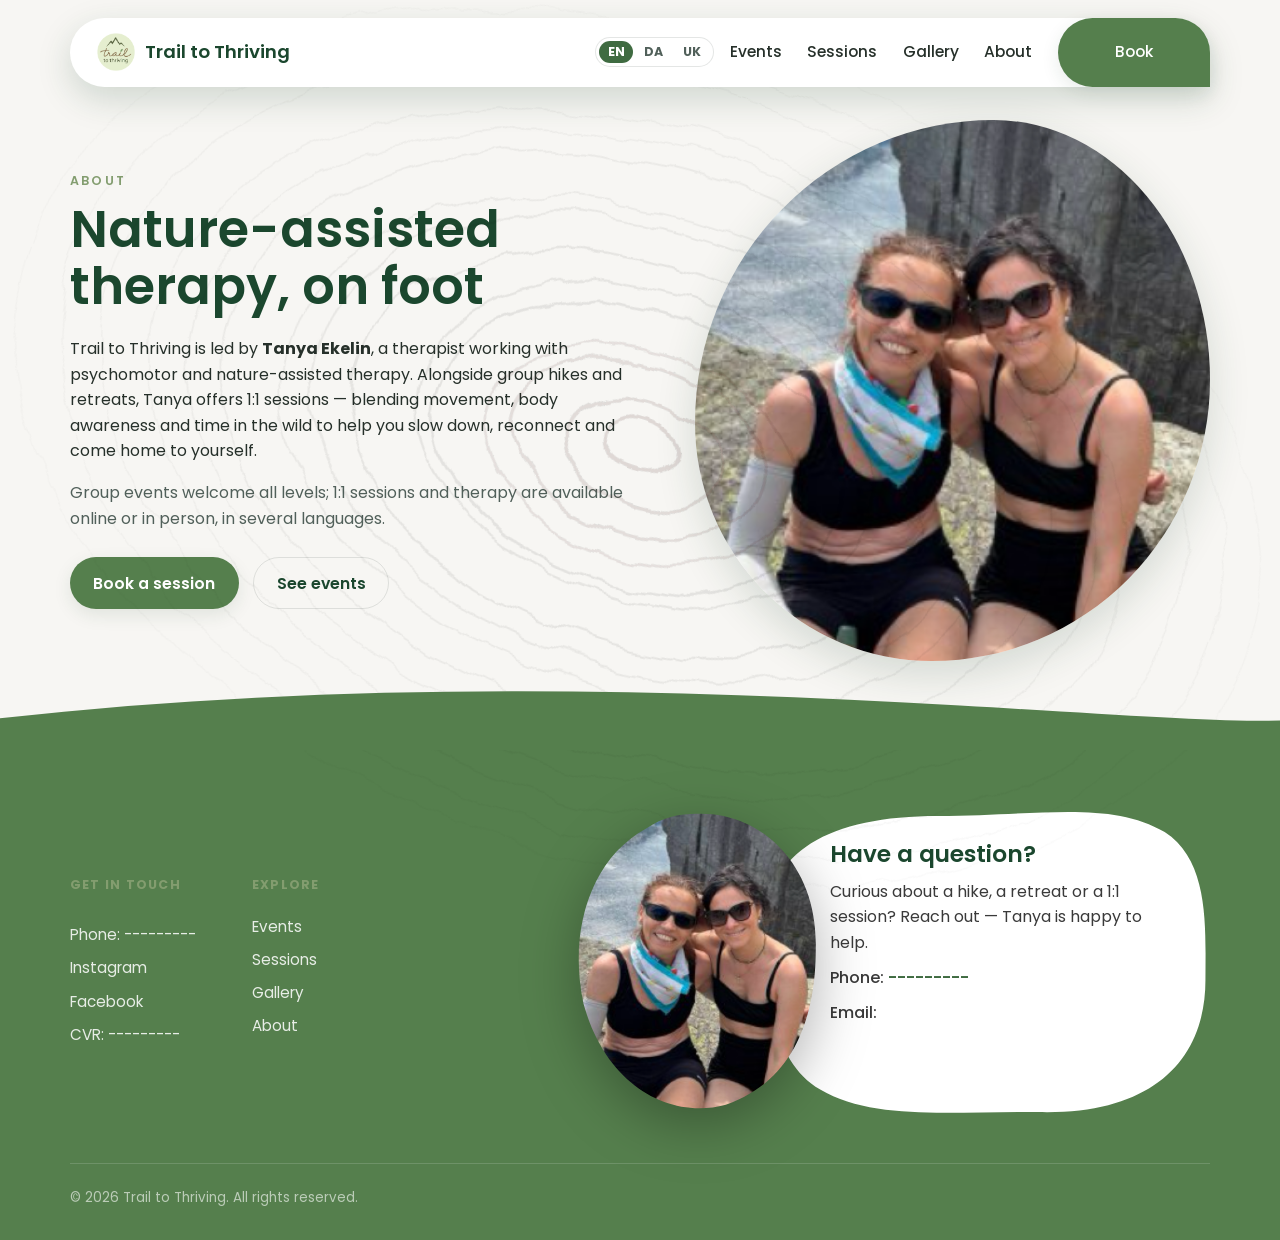
==== commit 0800feb3: "style: simplify tree ring overlay to single centered viewport-width ring Co-Authored-By: Claude Sonn" ====
--- a/web/about.html
+++ b/web/about.html
@@ -9,7 +9,7 @@
   <link rel="preconnect" href="https://fonts.googleapis.com" />
   <link rel="preconnect" href="https://fonts.gstatic.com" crossorigin />
   <link href="https://fonts.googleapis.com/css2?family=Poppins:wght@400;500;600;700&display=swap" rel="stylesheet" />
-  <link rel="stylesheet" href="assets/css/styles.css?v=52" />
+  <link rel="stylesheet" href="assets/css/styles.css?v=53" />
 </head>
 <body>
   <header class="site-header">
--- a/web/assets/css/styles.css
+++ b/web/assets/css/styles.css
@@ -420,20 +420,9 @@
   pointer-events: none;
   z-index: 1;
   background-image:
-    url("data:image/svg+xml,%3Csvg xmlns='http://www.w3.org/2000/svg' width='700' height='700'%3E%3Cdefs%3E%3Cfilter id='w' x='-30%25' y='-30%25' width='160%25' height='160%25'%3E%3CfeTurbulence type='fractalNoise' baseFrequency='0.028 0.014' numOctaves='5' seed='7' result='n'/%3E%3CfeDisplacementMap in='SourceGraphic' in2='n' scale='13' xChannelSelector='R' yChannelSelector='G'/%3E%3C/filter%3E%3C/defs%3E%3Cg transform='rotate%2818 350 350%29' filter='url%28%23w%29'%3E%3Cellipse cx='350' cy='347' rx='20' ry='13' fill='none' stroke='%232c1a0a' stroke-opacity='0.12' stroke-width='2.2'/%3E%3Cellipse cx='352' cy='351' rx='44' ry='28' fill='none' stroke='%232c1a0a' stroke-opacity='0.11' stroke-width='2'/%3E%3Cellipse cx='349' cy='349' rx='72' ry='46' fill='none' stroke='%232c1a0a' stroke-opacity='0.10' stroke-width='1.8'/%3E%3Cellipse cx='351' cy='352' rx='88' ry='57' fill='none' stroke='%232c1a0a' stroke-opacity='0.09' stroke-width='1.5'/%3E%3Cellipse cx='348' cy='350' rx='116' ry='75' fill='none' stroke='%232c1a0a' stroke-opacity='0.08' stroke-width='1.5'/%3E%3Cellipse cx='352' cy='347' rx='130' ry='84' fill='none' stroke='%232c1a0a' stroke-opacity='0.07' stroke-width='1.3'/%3E%3Cellipse cx='349' cy='353' rx='162' ry='104' fill='none' stroke='%232c1a0a' stroke-opacity='0.07' stroke-width='1.2'/%3E%3Cellipse cx='351' cy='349' rx='186' ry='120' fill='none' stroke='%232c1a0a' stroke-opacity='0.06' stroke-width='1.2'/%3E%3Cellipse cx='350' cy='351' rx='202' ry='130' fill='none' stroke='%232c1a0a' stroke-opacity='0.055' stroke-width='1.0'/%3E%3Cellipse cx='348' cy='348' rx='234' ry='151' fill='none' stroke='%232c1a0a' stroke-opacity='0.05' stroke-width='1.0'/%3E%3Cellipse cx='352' cy='350' rx='256' ry='165' fill='none' stroke='%232c1a0a' stroke-opacity='0.045' stroke-width='0.9'/%3E%3Cellipse cx='349' cy='352' rx='274' ry='177' fill='none' stroke='%232c1a0a' stroke-opacity='0.04' stroke-width='0.8'/%3E%3Cellipse cx='351' cy='348' rx='306' ry='197' fill='none' stroke='%232c1a0a' stroke-opacity='0.035' stroke-width='0.8'/%3E%3Cellipse cx='350' cy='350' rx='328' ry='211' fill='none' stroke='%232c1a0a' stroke-opacity='0.03' stroke-width='0.7'/%3E%3Cellipse cx='348' cy='349' rx='350' ry='226' fill='none' stroke='%232c1a0a' stroke-opacity='0.025' stroke-width='0.7'/%3E%3C/g%3E%3C/svg%3E"),
-    url("data:image/svg+xml,%3Csvg xmlns='http://www.w3.org/2000/svg' width='700' height='700'%3E%3Cdefs%3E%3Cfilter id='w' x='-30%25' y='-30%25' width='160%25' height='160%25'%3E%3CfeTurbulence type='fractalNoise' baseFrequency='0.028 0.014' numOctaves='5' seed='23' result='n'/%3E%3CfeDisplacementMap in='SourceGraphic' in2='n' scale='13' xChannelSelector='R' yChannelSelector='G'/%3E%3C/filter%3E%3C/defs%3E%3Cg transform='rotate%28-6 350 350%29' filter='url%28%23w%29'%3E%3Cellipse cx='350' cy='347' rx='20' ry='13' fill='none' stroke='%232c1a0a' stroke-opacity='0.12' stroke-width='2.2'/%3E%3Cellipse cx='352' cy='351' rx='44' ry='28' fill='none' stroke='%232c1a0a' stroke-opacity='0.11' stroke-width='2'/%3E%3Cellipse cx='349' cy='349' rx='72' ry='46' fill='none' stroke='%232c1a0a' stroke-opacity='0.10' stroke-width='1.8'/%3E%3Cellipse cx='351' cy='352' rx='88' ry='57' fill='none' stroke='%232c1a0a' stroke-opacity='0.09' stroke-width='1.5'/%3E%3Cellipse cx='348' cy='350' rx='116' ry='75' fill='none' stroke='%232c1a0a' stroke-opacity='0.08' stroke-width='1.5'/%3E%3Cellipse cx='352' cy='347' rx='130' ry='84' fill='none' stroke='%232c1a0a' stroke-opacity='0.07' stroke-width='1.3'/%3E%3Cellipse cx='349' cy='353' rx='162' ry='104' fill='none' stroke='%232c1a0a' stroke-opacity='0.07' stroke-width='1.2'/%3E%3Cellipse cx='351' cy='349' rx='186' ry='120' fill='none' stroke='%232c1a0a' stroke-opacity='0.06' stroke-width='1.2'/%3E%3Cellipse cx='350' cy='351' rx='202' ry='130' fill='none' stroke='%232c1a0a' stroke-opacity='0.055' stroke-width='1.0'/%3E%3Cellipse cx='348' cy='348' rx='234' ry='151' fill='none' stroke='%232c1a0a' stroke-opacity='0.05' stroke-width='1.0'/%3E%3Cellipse cx='352' cy='350' rx='256' ry='165' fill='none' stroke='%232c1a0a' stroke-opacity='0.045' stroke-width='0.9'/%3E%3Cellipse cx='349' cy='352' rx='274' ry='177' fill='none' stroke='%232c1a0a' stroke-opacity='0.04' stroke-width='0.8'/%3E%3Cellipse cx='351' cy='348' rx='306' ry='197' fill='none' stroke='%232c1a0a' stroke-opacity='0.035' stroke-width='0.8'/%3E%3Cellipse cx='350' cy='350' rx='328' ry='211' fill='none' stroke='%232c1a0a' stroke-opacity='0.03' stroke-width='0.7'/%3E%3Cellipse cx='348' cy='349' rx='350' ry='226' fill='none' stroke='%232c1a0a' stroke-opacity='0.025' stroke-width='0.7'/%3E%3C/g%3E%3C/svg%3E"),
-    url("data:image/svg+xml,%3Csvg xmlns='http://www.w3.org/2000/svg' width='700' height='700'%3E%3Cdefs%3E%3Cfilter id='w' x='-30%25' y='-30%25' width='160%25' height='160%25'%3E%3CfeTurbulence type='fractalNoise' baseFrequency='0.028 0.014' numOctaves='5' seed='51' result='n'/%3E%3CfeDisplacementMap in='SourceGraphic' in2='n' scale='13' xChannelSelector='R' yChannelSelector='G'/%3E%3C/filter%3E%3C/defs%3E%3Cg transform='rotate%2832 350 350%29' filter='url%28%23w%29'%3E%3Cellipse cx='350' cy='347' rx='20' ry='13' fill='none' stroke='%232c1a0a' stroke-opacity='0.12' stroke-width='2.2'/%3E%3Cellipse cx='352' cy='351' rx='44' ry='28' fill='none' stroke='%232c1a0a' stroke-opacity='0.11' stroke-width='2'/%3E%3Cellipse cx='349' cy='349' rx='72' ry='46' fill='none' stroke='%232c1a0a' stroke-opacity='0.10' stroke-width='1.8'/%3E%3Cellipse cx='351' cy='352' rx='88' ry='57' fill='none' stroke='%232c1a0a' stroke-opacity='0.09' stroke-width='1.5'/%3E%3Cellipse cx='348' cy='350' rx='116' ry='75' fill='none' stroke='%232c1a0a' stroke-opacity='0.08' stroke-width='1.5'/%3E%3Cellipse cx='352' cy='347' rx='130' ry='84' fill='none' stroke='%232c1a0a' stroke-opacity='0.07' stroke-width='1.3'/%3E%3Cellipse cx='349' cy='353' rx='162' ry='104' fill='none' stroke='%232c1a0a' stroke-opacity='0.07' stroke-width='1.2'/%3E%3Cellipse cx='351' cy='349' rx='186' ry='120' fill='none' stroke='%232c1a0a' stroke-opacity='0.06' stroke-width='1.2'/%3E%3Cellipse cx='350' cy='351' rx='202' ry='130' fill='none' stroke='%232c1a0a' stroke-opacity='0.055' stroke-width='1.0'/%3E%3Cellipse cx='348' cy='348' rx='234' ry='151' fill='none' stroke='%232c1a0a' stroke-opacity='0.05' stroke-width='1.0'/%3E%3Cellipse cx='352' cy='350' rx='256' ry='165' fill='none' stroke='%232c1a0a' stroke-opacity='0.045' stroke-width='0.9'/%3E%3Cellipse cx='349' cy='352' rx='274' ry='177' fill='none' stroke='%232c1a0a' stroke-opacity='0.04' stroke-width='0.8'/%3E%3Cellipse cx='351' cy='348' rx='306' ry='197' fill='none' stroke='%232c1a0a' stroke-opacity='0.035' stroke-width='0.8'/%3E%3Cellipse cx='350' cy='350' rx='328' ry='211' fill='none' stroke='%232c1a0a' stroke-opacity='0.03' stroke-width='0.7'/%3E%3Cellipse cx='348' cy='349' rx='350' ry='226' fill='none' stroke='%232c1a0a' stroke-opacity='0.025' stroke-width='0.7'/%3E%3C/g%3E%3C/svg%3E"),
-    url("data:image/svg+xml,%3Csvg xmlns='http://www.w3.org/2000/svg' width='700' height='700'%3E%3Cdefs%3E%3Cfilter id='w' x='-30%25' y='-30%25' width='160%25' height='160%25'%3E%3CfeTurbulence type='fractalNoise' baseFrequency='0.028 0.014' numOctaves='5' seed='13' result='n'/%3E%3CfeDisplacementMap in='SourceGraphic' in2='n' scale='13' xChannelSelector='R' yChannelSelector='G'/%3E%3C/filter%3E%3C/defs%3E%3Cg transform='rotate%28-22 350 350%29' filter='url%28%23w%29'%3E%3Cellipse cx='350' cy='347' rx='20' ry='13' fill='none' stroke='%232c1a0a' stroke-opacity='0.12' stroke-width='2.2'/%3E%3Cellipse cx='352' cy='351' rx='44' ry='28' fill='none' stroke='%232c1a0a' stroke-opacity='0.11' stroke-width='2'/%3E%3Cellipse cx='349' cy='349' rx='72' ry='46' fill='none' stroke='%232c1a0a' stroke-opacity='0.10' stroke-width='1.8'/%3E%3Cellipse cx='351' cy='352' rx='88' ry='57' fill='none' stroke='%232c1a0a' stroke-opacity='0.09' stroke-width='1.5'/%3E%3Cellipse cx='348' cy='350' rx='116' ry='75' fill='none' stroke='%232c1a0a' stroke-opacity='0.08' stroke-width='1.5'/%3E%3Cellipse cx='352' cy='347' rx='130' ry='84' fill='none' stroke='%232c1a0a' stroke-opacity='0.07' stroke-width='1.3'/%3E%3Cellipse cx='349' cy='353' rx='162' ry='104' fill='none' stroke='%232c1a0a' stroke-opacity='0.07' stroke-width='1.2'/%3E%3Cellipse cx='351' cy='349' rx='186' ry='120' fill='none' stroke='%232c1a0a' stroke-opacity='0.06' stroke-width='1.2'/%3E%3Cellipse cx='350' cy='351' rx='202' ry='130' fill='none' stroke='%232c1a0a' stroke-opacity='0.055' stroke-width='1.0'/%3E%3Cellipse cx='348' cy='348' rx='234' ry='151' fill='none' stroke='%232c1a0a' stroke-opacity='0.05' stroke-width='1.0'/%3E%3Cellipse cx='352' cy='350' rx='256' ry='165' fill='none' stroke='%232c1a0a' stroke-opacity='0.045' stroke-width='0.9'/%3E%3Cellipse cx='349' cy='352' rx='274' ry='177' fill='none' stroke='%232c1a0a' stroke-opacity='0.04' stroke-width='0.8'/%3E%3Cellipse cx='351' cy='348' rx='306' ry='197' fill='none' stroke='%232c1a0a' stroke-opacity='0.035' stroke-width='0.8'/%3E%3Cellipse cx='350' cy='350' rx='328' ry='211' fill='none' stroke='%232c1a0a' stroke-opacity='0.03' stroke-width='0.7'/%3E%3Cellipse cx='348' cy='349' rx='350' ry='226' fill='none' stroke='%232c1a0a' stroke-opacity='0.025' stroke-width='0.7'/%3E%3C/g%3E%3C/svg%3E"),
-    url("data:image/svg+xml,%3Csvg xmlns='http://www.w3.org/2000/svg' width='700' height='700'%3E%3Cdefs%3E%3Cfilter id='w' x='-30%25' y='-30%25' width='160%25' height='160%25'%3E%3CfeTurbulence type='fractalNoise' baseFrequency='0.028 0.014' numOctaves='5' seed='37' result='n'/%3E%3CfeDisplacementMap in='SourceGraphic' in2='n' scale='13' xChannelSelector='R' yChannelSelector='G'/%3E%3C/filter%3E%3C/defs%3E%3Cg transform='rotate%2848 350 350%29' filter='url%28%23w%29'%3E%3Cellipse cx='350' cy='347' rx='20' ry='13' fill='none' stroke='%232c1a0a' stroke-opacity='0.12' stroke-width='2.2'/%3E%3Cellipse cx='352' cy='351' rx='44' ry='28' fill='none' stroke='%232c1a0a' stroke-opacity='0.11' stroke-width='2'/%3E%3Cellipse cx='349' cy='349' rx='72' ry='46' fill='none' stroke='%232c1a0a' stroke-opacity='0.10' stroke-width='1.8'/%3E%3Cellipse cx='351' cy='352' rx='88' ry='57' fill='none' stroke='%232c1a0a' stroke-opacity='0.09' stroke-width='1.5'/%3E%3Cellipse cx='348' cy='350' rx='116' ry='75' fill='none' stroke='%232c1a0a' stroke-opacity='0.08' stroke-width='1.5'/%3E%3Cellipse cx='352' cy='347' rx='130' ry='84' fill='none' stroke='%232c1a0a' stroke-opacity='0.07' stroke-width='1.3'/%3E%3Cellipse cx='349' cy='353' rx='162' ry='104' fill='none' stroke='%232c1a0a' stroke-opacity='0.07' stroke-width='1.2'/%3E%3Cellipse cx='351' cy='349' rx='186' ry='120' fill='none' stroke='%232c1a0a' stroke-opacity='0.06' stroke-width='1.2'/%3E%3Cellipse cx='350' cy='351' rx='202' ry='130' fill='none' stroke='%232c1a0a' stroke-opacity='0.055' stroke-width='1.0'/%3E%3Cellipse cx='348' cy='348' rx='234' ry='151' fill='none' stroke='%232c1a0a' stroke-opacity='0.05' stroke-width='1.0'/%3E%3Cellipse cx='352' cy='350' rx='256' ry='165' fill='none' stroke='%232c1a0a' stroke-opacity='0.045' stroke-width='0.9'/%3E%3Cellipse cx='349' cy='352' rx='274' ry='177' fill='none' stroke='%232c1a0a' stroke-opacity='0.04' stroke-width='0.8'/%3E%3Cellipse cx='351' cy='348' rx='306' ry='197' fill='none' stroke='%232c1a0a' stroke-opacity='0.035' stroke-width='0.8'/%3E%3Cellipse cx='350' cy='350' rx='328' ry='211' fill='none' stroke='%232c1a0a' stroke-opacity='0.03' stroke-width='0.7'/%3E%3Cellipse cx='348' cy='349' rx='350' ry='226' fill='none' stroke='%232c1a0a' stroke-opacity='0.025' stroke-width='0.7'/%3E%3C/g%3E%3C/svg%3E"),
-    url("data:image/svg+xml,%3Csvg xmlns='http://www.w3.org/2000/svg' width='700' height='700'%3E%3Cdefs%3E%3Cfilter id='w' x='-30%25' y='-30%25' width='160%25' height='160%25'%3E%3CfeTurbulence type='fractalNoise' baseFrequency='0.028 0.014' numOctaves='5' seed='61' result='n'/%3E%3CfeDisplacementMap in='SourceGraphic' in2='n' scale='13' xChannelSelector='R' yChannelSelector='G'/%3E%3C/filter%3E%3C/defs%3E%3Cg transform='rotate%2810 350 350%29' filter='url%28%23w%29'%3E%3Cellipse cx='350' cy='347' rx='20' ry='13' fill='none' stroke='%232c1a0a' stroke-opacity='0.12' stroke-width='2.2'/%3E%3Cellipse cx='352' cy='351' rx='44' ry='28' fill='none' stroke='%232c1a0a' stroke-opacity='0.11' stroke-width='2'/%3E%3Cellipse cx='349' cy='349' rx='72' ry='46' fill='none' stroke='%232c1a0a' stroke-opacity='0.10' stroke-width='1.8'/%3E%3Cellipse cx='351' cy='352' rx='88' ry='57' fill='none' stroke='%232c1a0a' stroke-opacity='0.09' stroke-width='1.5'/%3E%3Cellipse cx='348' cy='350' rx='116' ry='75' fill='none' stroke='%232c1a0a' stroke-opacity='0.08' stroke-width='1.5'/%3E%3Cellipse cx='352' cy='347' rx='130' ry='84' fill='none' stroke='%232c1a0a' stroke-opacity='0.07' stroke-width='1.3'/%3E%3Cellipse cx='349' cy='353' rx='162' ry='104' fill='none' stroke='%232c1a0a' stroke-opacity='0.07' stroke-width='1.2'/%3E%3Cellipse cx='351' cy='349' rx='186' ry='120' fill='none' stroke='%232c1a0a' stroke-opacity='0.06' stroke-width='1.2'/%3E%3Cellipse cx='350' cy='351' rx='202' ry='130' fill='none' stroke='%232c1a0a' stroke-opacity='0.055' stroke-width='1.0'/%3E%3Cellipse cx='348' cy='348' rx='234' ry='151' fill='none' stroke='%232c1a0a' stroke-opacity='0.05' stroke-width='1.0'/%3E%3Cellipse cx='352' cy='350' rx='256' ry='165' fill='none' stroke='%232c1a0a' stroke-opacity='0.045' stroke-width='0.9'/%3E%3Cellipse cx='349' cy='352' rx='274' ry='177' fill='none' stroke='%232c1a0a' stroke-opacity='0.04' stroke-width='0.8'/%3E%3Cellipse cx='351' cy='348' rx='306' ry='197' fill='none' stroke='%232c1a0a' stroke-opacity='0.035' stroke-width='0.8'/%3E%3Cellipse cx='350' cy='350' rx='328' ry='211' fill='none' stroke='%232c1a0a' stroke-opacity='0.03' stroke-width='0.7'/%3E%3Cellipse cx='348' cy='349' rx='350' ry='226' fill='none' stroke='%232c1a0a' stroke-opacity='0.025' stroke-width='0.7'/%3E%3C/g%3E%3C/svg%3E");
-  background-size: 680px 680px, 300px 300px, 500px 500px, 760px 760px, 380px 380px, 560px 560px;
+    url("data:image/svg+xml,%3Csvg xmlns='http://www.w3.org/2000/svg' width='700' height='700'%3E%3Cdefs%3E%3Cfilter id='w' x='-30%25' y='-30%25' width='160%25' height='160%25'%3E%3CfeTurbulence type='fractalNoise' baseFrequency='0.028 0.014' numOctaves='5' seed='7' result='n'/%3E%3CfeDisplacementMap in='SourceGraphic' in2='n' scale='13' xChannelSelector='R' yChannelSelector='G'/%3E%3C/filter%3E%3C/defs%3E%3Cg transform='rotate%2818 350 350%29' filter='url%28%23w%29'%3E%3Cellipse cx='350' cy='347' rx='20' ry='13' fill='none' stroke='%232c1a0a' stroke-opacity='0.12' stroke-width='2.2'/%3E%3Cellipse cx='352' cy='351' rx='44' ry='28' fill='none' stroke='%232c1a0a' stroke-opacity='0.11' stroke-width='2'/%3E%3Cellipse cx='349' cy='349' rx='72' ry='46' fill='none' stroke='%232c1a0a' stroke-opacity='0.10' stroke-width='1.8'/%3E%3Cellipse cx='351' cy='352' rx='88' ry='57' fill='none' stroke='%232c1a0a' stroke-opacity='0.09' stroke-width='1.5'/%3E%3Cellipse cx='348' cy='350' rx='116' ry='75' fill='none' stroke='%232c1a0a' stroke-opacity='0.08' stroke-width='1.5'/%3E%3Cellipse cx='352' cy='347' rx='130' ry='84' fill='none' stroke='%232c1a0a' stroke-opacity='0.07' stroke-width='1.3'/%3E%3Cellipse cx='349' cy='353' rx='162' ry='104' fill='none' stroke='%232c1a0a' stroke-opacity='0.07' stroke-width='1.2'/%3E%3Cellipse cx='351' cy='349' rx='186' ry='120' fill='none' stroke='%232c1a0a' stroke-opacity='0.06' stroke-width='1.2'/%3E%3Cellipse cx='350' cy='351' rx='202' ry='130' fill='none' stroke='%232c1a0a' stroke-opacity='0.055' stroke-width='1.0'/%3E%3Cellipse cx='348' cy='348' rx='234' ry='151' fill='none' stroke='%232c1a0a' stroke-opacity='0.05' stroke-width='1.0'/%3E%3Cellipse cx='352' cy='350' rx='256' ry='165' fill='none' stroke='%232c1a0a' stroke-opacity='0.045' stroke-width='0.9'/%3E%3Cellipse cx='349' cy='352' rx='274' ry='177' fill='none' stroke='%232c1a0a' stroke-opacity='0.04' stroke-width='0.8'/%3E%3Cellipse cx='351' cy='348' rx='306' ry='197' fill='none' stroke='%232c1a0a' stroke-opacity='0.035' stroke-width='0.8'/%3E%3Cellipse cx='350' cy='350' rx='328' ry='211' fill='none' stroke='%232c1a0a' stroke-opacity='0.03' stroke-width='0.7'/%3E%3Cellipse cx='348' cy='349' rx='350' ry='226' fill='none' stroke='%232c1a0a' stroke-opacity='0.025' stroke-width='0.7'/%3E%3C/g%3E%3C/svg%3E");
+  background-size: 100vw 100vw;
   background-repeat: no-repeat;
-  background-position:
-    -80px -70px,
-    calc(100% + 110px) 30%,
-    18% calc(100% + 90px),
-    55% -120px,
-    calc(100% - 80px) calc(100% - 160px),
-    -110px calc(100% - 80px);
-}
-
+  background-position: center center;
+}
+
